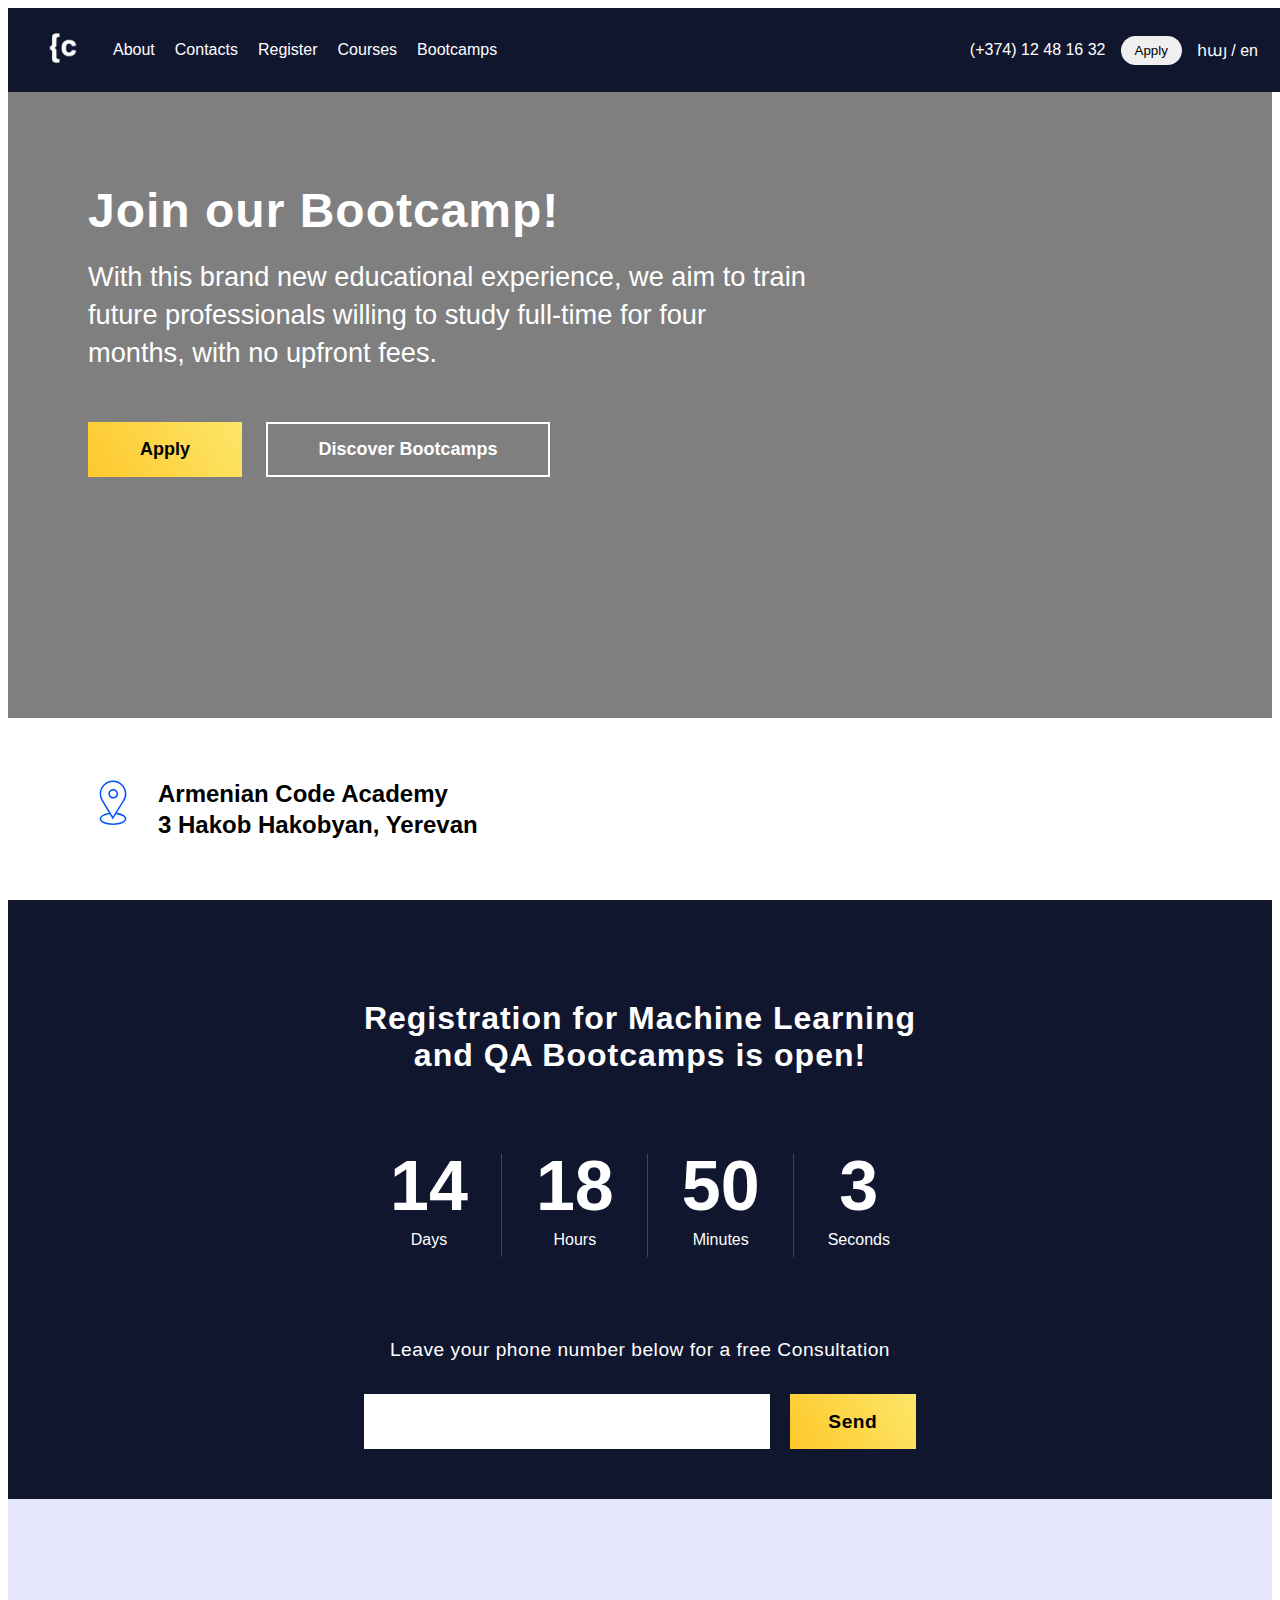
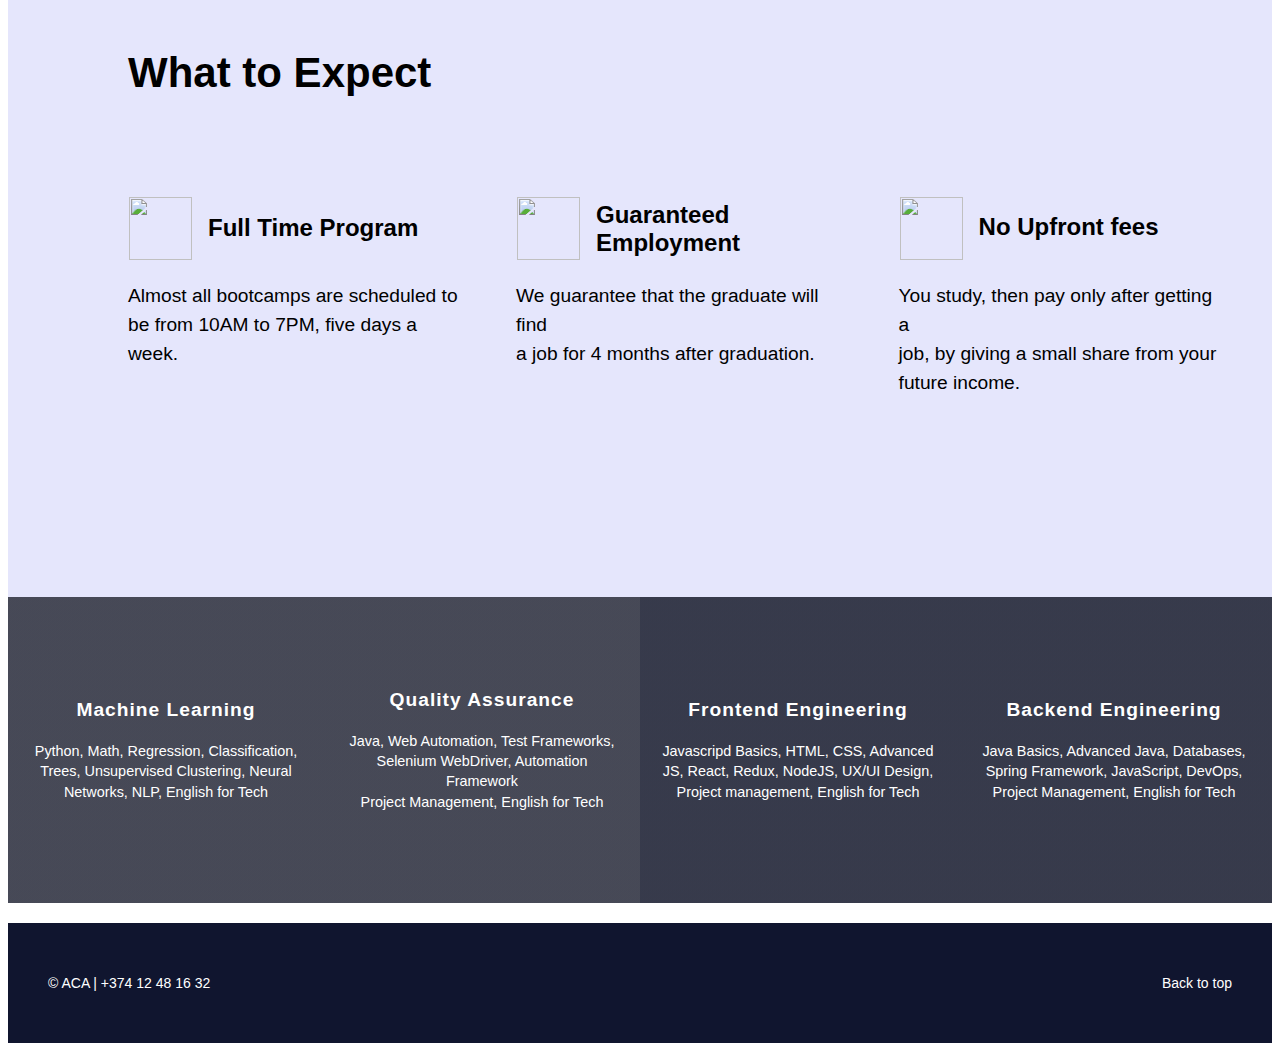
==== index.html @ 3d81b996 "fix: hotfix" ====
<!DOCTYPE html>
<html lang="en">
  <head>
    <meta charset="UTF-8" />
    <meta http-equiv="X-UA-Compatible" content="IE=edge" />
    <meta name="viewport" content="width=device-width, initial-scale=1.0" />
    <title>HTML/CSS</title>
    <meta name="description" content="Bootcamp Website" />
    <meta name="keywords" content="bootcamp, frontend, js" />
    <!-- og:tags -->
    <meta property="og:title" content="Bootcamp" />
    <meta property="og:description" content="Bootcamp Website" />
    <meta
      property="og:image"
      content="https://user-images.githubusercontent.com/79997615/121490384-ff215380-c9e5-11eb-9ce8-7f539edbd5d9.png"
    />
    <meta
      property="”og:url”"
      content="https://vre2h.github.io/bootcamp-html-project/index.html"
    />
    <!-- og:tags-end -->
    <!-- favicon start -->
    <link rel="apple-touch-icon" sizes="57x57" href="./assets/favicon" />
    <link
      rel="apple-touch-icon"
      sizes="60x60"
      href="./assets/favicon/apple-icon-60x60.png"
    />
    <link
      rel="apple-touch-icon"
      sizes="72x72"
      href="./assets/favicon/apple-icon-72x72.png"
    />
    <link
      rel="apple-touch-icon"
      sizes="76x76"
      href="./assets/favicon/apple-icon-76x76.png"
    />
    <link
      rel="apple-touch-icon"
      sizes="114x114"
      href="./assets/favicon/apple-icon-114x114.png"
    />
    <link
      rel="apple-touch-icon"
      sizes="120x120"
      href="./assets/favicon/apple-icon-120x120.png"
    />
    <link
      rel="apple-touch-icon"
      sizes="144x144"
      href="./assets/favicon/apple-icon-144x144.png"
    />
    <link
      rel="apple-touch-icon"
      sizes="152x152"
      href="./assets/favicon/apple-icon-152x152.png"
    />
    <link
      rel="apple-touch-icon"
      sizes="180x180"
      href="./assets/favicon/apple-icon-180x180.png"
    />
    <link
      rel="icon"
      type="image/png"
      sizes="192x192"
      href="./assets/favicon/android-icon-192x192.png"
    />
    <link
      rel="icon"
      type="image/png"
      sizes="32x32"
      href="./assets/favicon/favicon-32x32.png"
    />
    <link
      rel="icon"
      type="image/png"
      sizes="96x96"
      href="./assets/favicon/favicon-96x96.png"
    />
    <link
      rel="icon"
      type="image/png"
      sizes="16x16"
      href="./assets/favicon/favicon-16x16.png"
    />
    <link rel="manifest" href="./assets/favicon/manifest.json" />
    <meta name="msapplication-TileColor" content="#ffffff" />
    <meta name="msapplication-TileImage" content="/ms-icon-144x144.png" />
    <meta name="theme-color" content="#ffffff" />

    <!-- favicon end -->
    <!-- scripts -->
    <script
      src="https://kit.fontawesome.com/cc91a6265e.js"
      crossorigin="anonymous"
    ></script>
    <script src="./assets/js/registration.js"></script>
    <!-- scripts end -->

    <!-- css start -->
    <link
      rel="stylesheet"
      href="https://cdnjs.cloudflare.com/ajax/libs/normalize/8.0.1/normalize.min.css"
    />
    <link rel="stylesheet" href="./assets/styles/main.css" />
    <link rel="stylesheet" href="https://fonts.googleapis.com/css2?family=Roboto:wght@300&display=swap">
    <!-- css end -->
    <!-- fonts start -->
    <link rel="preconnect" href="https://fonts.gstatic.com" />
    <link
      href="https://fonts.googleapis.com/css2?family=Noto+Sans:wght@400;700&display=swap"
      rel="stylesheet"
    />
    <!-- fonts end -->
  </head>
  <body>
    <header id="header" class="main-header">
      <div class="wrapper header-container">
        <div>
          <img class="logo" width="50" src="./assets/img/logo.jpeg" />
        </div>
        <nav class="main-nav">
          <a class="main-nav-link" href="./about.html">About</a>
          <a class="main-nav-link" href="./contacts.html">Contacts</a>
          <a class="main-nav-link" href="./register.html">Register</a>
          <a class="main-nav-link" href="./courses.html">Courses</a>
          <a class="main-nav-link" href="./bootcamps.html">Bootcamps</a>
        </nav>
        <div class="phone">
          <a
            href="tel:37412481632
        "
            >(+374) 12 48 16 32
          </a>
        </div>
        <button class="main-btn">Apply</button>
        <div class="languages">
          <a href="./hy/index.html">հայ</a> /
          <a href="./index.html">en</a>
        </div>
      </div>
    </header>

    <!-- Hat -->
    <div class="bg-wrap">
      <!-- Background -->
      <div class="bg-wrap__video-cover"></div>

      <video class="bg-wrap__video" autoplay muted loop>
        <source src="assets/videos/hat/hat-bg-short.mp4" type="video/mp4">
      </video>

      <div class="bg-wrap__container">
        <!-- Text -->
        <div class="bg-wrap__text">
          <div class="title">Join our Bootcamp!</div>

          <div class="text">With this brand new educational experience, we aim to train<br>
            future professionals willing to study full-time for four<br>
            months, with no upfront fees.
          </div>
        </div>

        <!-- Buttons -->
        <div class="bg-wrap__buttons">
          <button class="but apply">Apply</button>
          <a href="#courses">
            <button class="but discover">Discover Bootcamps</button>
          </a>
        </div>
      </div>
    </div>

    <!-- Address -->
    <div class="address">
      <div class="address__image">
        <img src="./assets/img/location.svg" alt="location sign">
      </div>
      <div class="address__text">
        Armenian Code Academy<br>
        3 Hakob Hakobyan, Yerevan
      </div>
    </div>

    <!-- Registration -->
    <div class="registration">
      <div class="registration__container">
        <!-- Title -->
        <div class="registration__title">
          Registration for Machine Learning<br>
          and QA Bootcamps is open!
        </div>

        <!-- Date -->
        <div class="registration__date">

          <div class="date-block registration__days"> 
            <span class="num days-num">14</span>
            <div class="days">Days</div>
          </div>
          <div class="date-block registration__hours">
            <span class="num hours-num">18</span>
            <div class="hours">Hours</div>
          </div>
          <div class="date-block registration__minuits">
            <span class="num minutes-num">50</span>
            <div class="minutes">Minutes</div>
          </div>
          <div class="registration__seconds">
            <span class="num seconds-num">3</span>
            <div class="seconds">Seconds</div>
          </div>
        </div>

        <!-- Number -->
        <div class="registration__number">
          <div class="text">Leave your phone number below for a free Consultation</div>
          <form class="registration__form" action="#">
            <div class="registration__input-wrap">
              <input class="num-input" type="text">
              <button class="registration__submit-button">Send</button>
            </div>
          </form>
        </div>
      </div>
    </div>
    
    <!-- What to Expect -->
    <div class="ex">
      <div class="ex__background">
        <div class="ex__container">
          <div class="ex__title">What to Expect</div>
          <div class="ex__expectations">
            
            <!-- Full Time Program -->
            <div class="exp">
              <div class="exp__head">
                <div class="exp__img">
                  <img src="https://thumb.tildacdn.com/tild3561-6264-4039-a462-316566383938/-/resize/65x/-/format/webp/icons8-future-64.png" alt="">
                </div>
                <div class="exp__title exp__title--program">Full Time Program</div>
              </div>
              <div class="exp__text">Almost all bootcamps are scheduled to<br>
                be from 10AM to 7PM, five days a week.
              </div>
            </div>
            
            <!-- Guaranteed Employment -->
            <div class="exp">
              <div class="exp__head">
                <div class="exp__img">
                  <img src="https://thumb.tildacdn.com/tild6562-6232-4333-b663-646539326563/-/resize/65x/-/format/webp/icons8-job-seeker-80.png" alt="">
                </div>
                <div class="exp__title exp__title--employ">Guaranteed<br>Employment</div>
              </div>
              <div class="exp__text">We guarantee that the graduate will find<br>
                a job for 4 months after graduation.
              </div>
            </div>
            
            <!-- No Upfront fees -->
            <div class="exp">
              <div class="exp__head">
                <div class="exp__img">
                  <img src="https://thumb.tildacdn.com/tild6538-3431-4434-b566-313837383061/-/resize/65x/-/format/webp/icons8-launch-80.png" alt="">
                </div>
                <div class="exp__title exp__title--no-fees">No Upfront fees</div>
              </div>
              <div class="exp__text">You study, then pay only after getting a<br>
                job, by giving a small share from your<br>
                future income.
              </div>
            </div>
          </div>
        </div>
      </div>
    </div>
  
    <!-- Course selection -->
    <div id="courses" class="course-selection mb-20">
      <div class="container">
        <div class="course-wrap">
          <a href="http://bootcamps.aca.am/ml">
            <div class="bg bg-img1 bg-img-cover"></div>

            <div class="course1 course">  
              
              <div class="text-wrap">
                <div class="text-container">
                  <div class="mb-20 title"><b>Machine Learning</b></div>
                  <div class="text">Python, Math, Regression, Classification,</br>
                      Trees, Unsupervised Clustering, Neural</br>
                      Networks, NLP, English for Tech
                  </div>
                </div>
              </div>

              <div class="button-wrap">
                <button class="button"><b>Learn more</b></button>
              </div>

            </div>
          </a>
        </div>

        <div class="course-wrap">
          <a href="http://bootcamps.aca.am/qa">
            <div class="bg bg-img2 bg-img-cover"></div>

            <div class="course2 course">

              <div class="text-wrap">
                <div class="text-container">
                  <div class="mb-20 title"><b>Quality Assurance</b></div>
                  <div class="text">Java, Web Automation, Test Frameworks,</br>
                      Selenium WebDriver, Automation</br>
                      Framework</br> Project Management, English for Tech 
                  </div>
                </div>
              </div>

              <div class="button-wrap">
                <button class="button"><b>Learn more</b></button>
              </div>

            </div>
          </a>
        </div>

        <div class="course-wrap">
          <a href="http://bootcamps.aca.am/frontend">
            <div class="bg bg-img3 bg-img-cover"></div>

            <div class="course3 course">
              
              <div class="text-wrap">
                <div class="text-container">
                  <div class="mb-20 title"><b>Frontend Engineering</b></div>
                  <div class="text">Javascripd Basics, HTML, CSS, Advanced</br>
                      JS, React, Redux, NodeJS, UX/UI Design,</br>
                      Project management, English for Tech
                  </div>
                </div>
              </div>

              <div class="button-wrap">
                <button class="button"><b>Learn more</b></button>
              </div>

            </div>
          </a>
        </div>

        <div class="course-wrap">
          <a href="http://bootcamps.aca.am/backend">
            <div class="bg bg-img4 bg-img-cover"></div>

            <div class="course4 course">
              
              <div class="text-wrap">
                <div class="text-container">
                  <div class="mb-20 title"><b>Backend Engineering</b></div>
                  <div class="text">Java Basics, Advanced Java, Databases,</br>
                      Spring Framework, JavaScript, DevOps,</br>
                      Project Management, English for Tech
                  </div>
                </div>
              </div>

              <div class="button-wrap">
                <button class="button"><b>Learn more</b></button>
              </div>

            </div>
          </a>
        </div>
      </div>
    </div>

    <!-- footer -->
    <footer class="homepage-footer">
      <div class="homepage-footer__row">
        <!-- copywriting section -->
        <div class="homepage-footer__copywriting">
          <span>© ACA | +374 12 48 16 32</span>
        </div>
        <!-- copywriting section end -->
        <!-- social section -->
        <div class="homepage-footer__social">
          <!-- facebook -->
          <a href="#"><i class="fab fa-facebook-square"></i></a>
          <a href="#"><i class="fab fa-twitter-square"></i></a>
          <a href="#"><i class="fab fa-instagram-square"></i></a>
        </div>
        <!-- social section end -->
        <!-- back to top section -->
        <div class="homepage-footer__back-to-top">
          <a href="#header">Back to top</a>
        </div>
        <!-- back to top section end -->
      </div>
    </footer>
    <!-- footer end -->
  </body>
</html>
---- assets/styles/main.css ----
@import url(./variables.css);
@import url(./general/button.css);
@import url(./blocks/header.css);
@import url(./blocks/footer.css);
@import url(./blocks/course-selection.css);
@import url(./blocks/hat.css);
@import url(./blocks/address.css);
@import url(./blocks/registration.css);
@import url(./blocks/expectations.css);

* {
  box-sizing: border-box;
}

body {
  font-family: "Noto Sans", sans-serif;
}

a {
  text-decoration: none;
  color: #fff;

  cursor: pointer;

  transition: 200ms;
}

a:hover {
  color: #ccc;
}
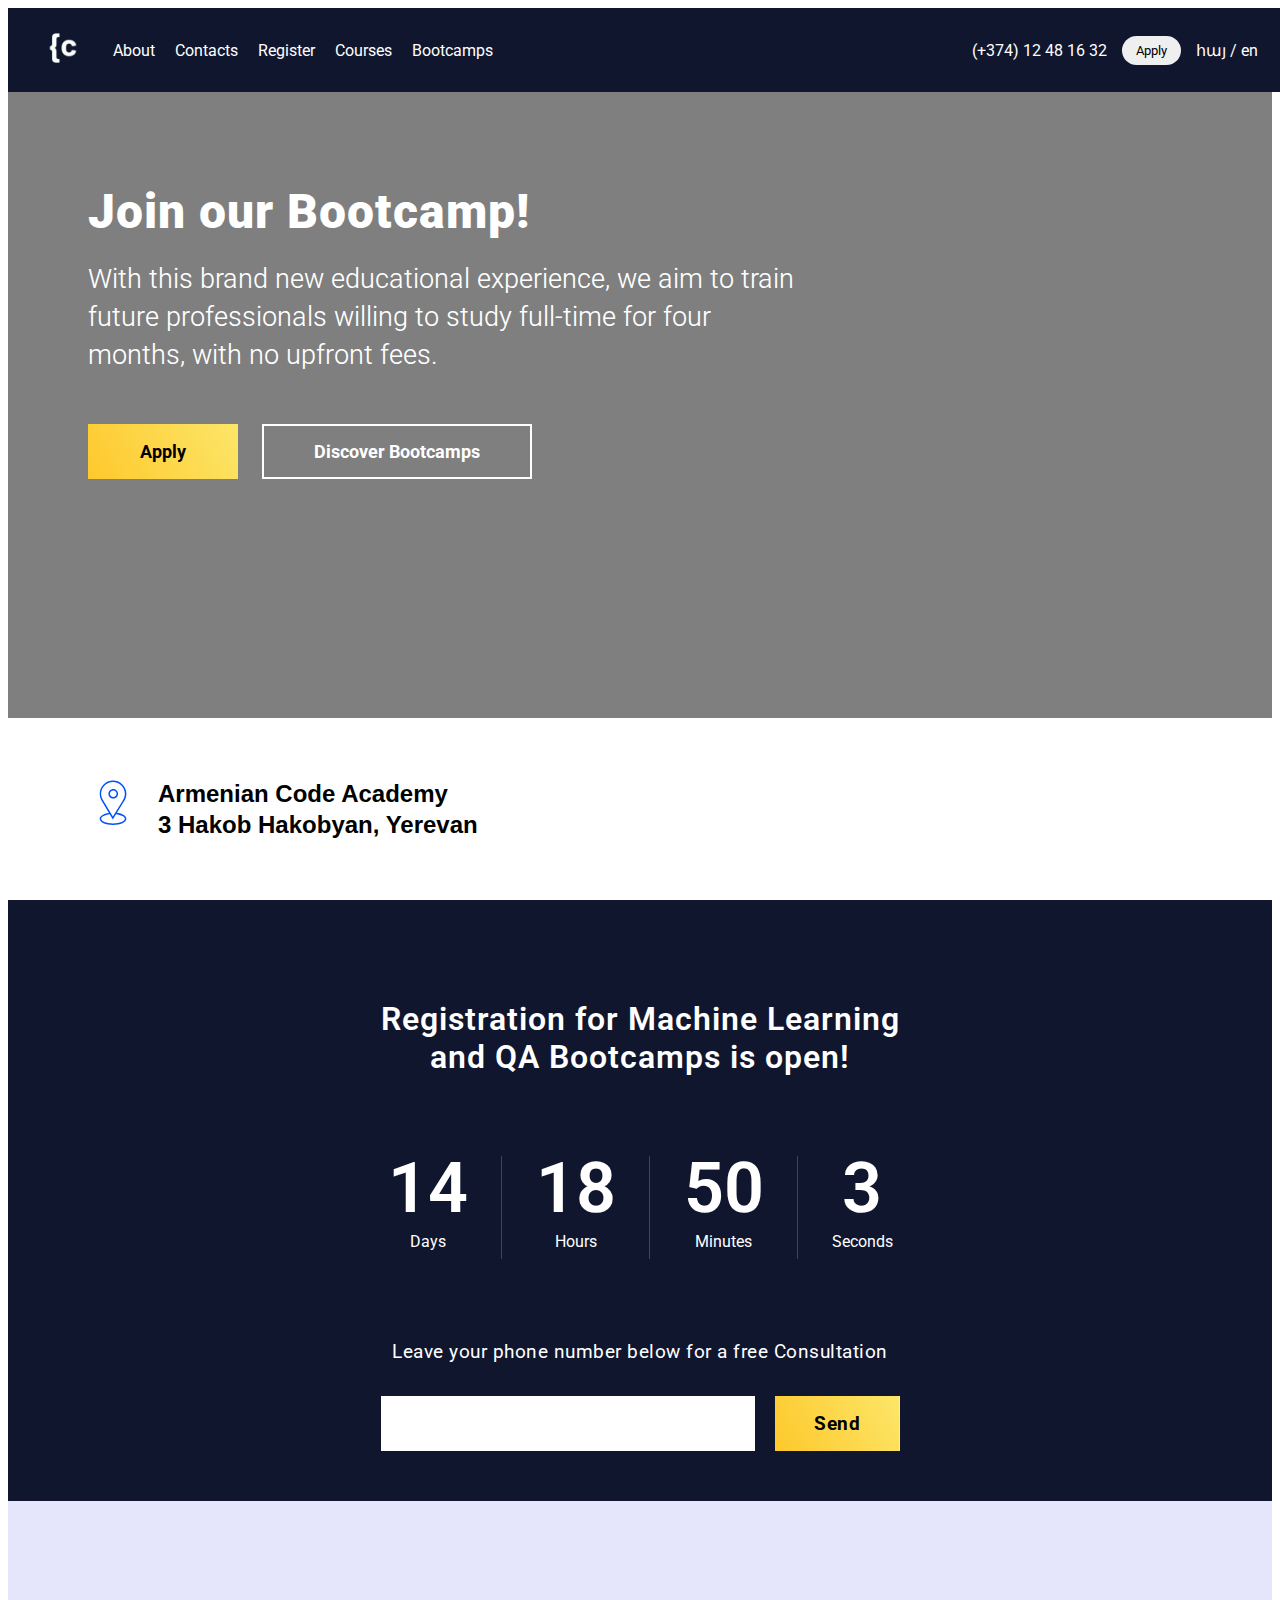
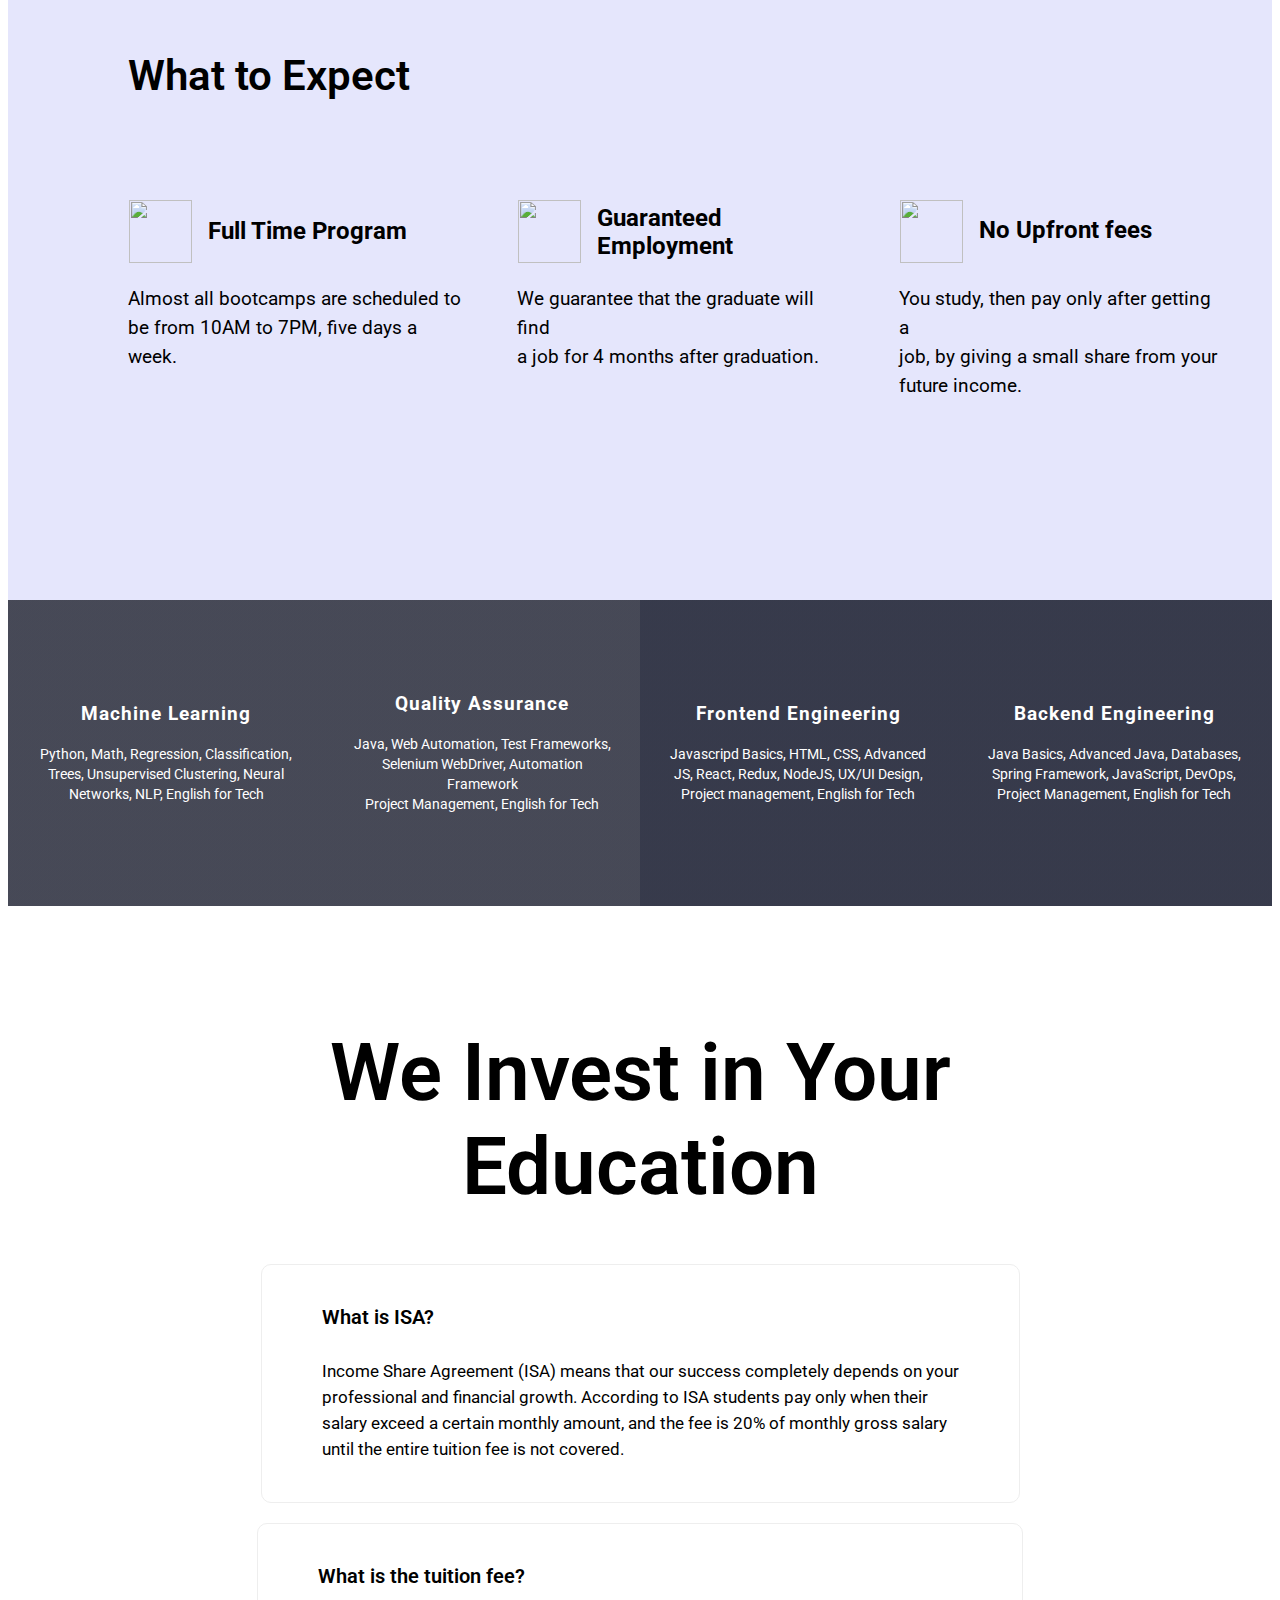
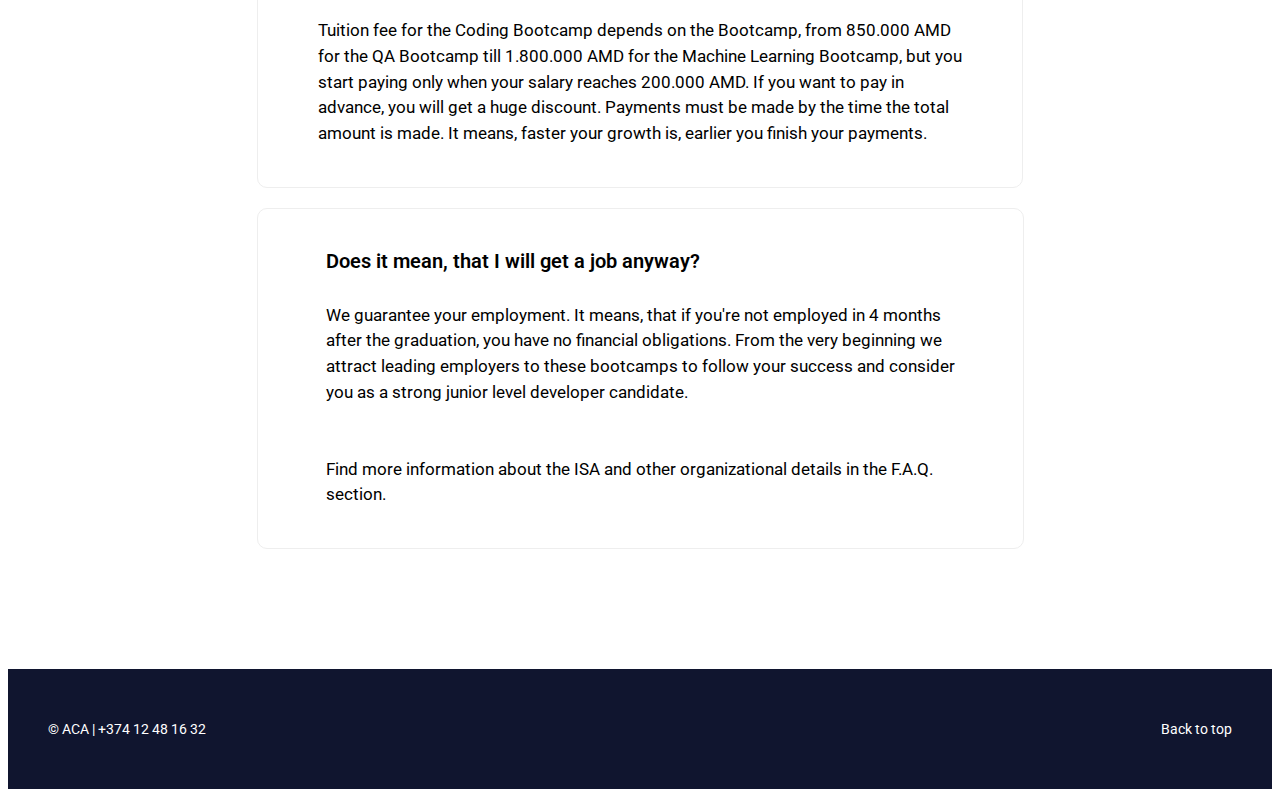
==== commit ed39e8bf: "feat(#36): Invest" ====
--- a/index.html
+++ b/index.html
@@ -379,6 +379,50 @@
       </div>
     </div>
 
+    <!-- Invest -->
+    <div class="invest">
+      <div class="invest__container">
+        <div class="invest__title">We Invest in Your<br>Education</div>
+        
+        <div class="invest__text-area">
+          <div class="invest__text-area-title">What is ISA?</div>
+          <div class="invest__text-area-text">
+            Income Share Agreement (ISA) means that our success completely depends on your<br>
+            professional and financial growth. According to ISA students pay only when their<br>
+            salary exceed a certain monthly amount, and the fee is 20% of monthly gross salary<br>
+            until the entire tuition fee is not covered.
+          </div>
+        </div>
+
+        <div class="invest__text-area">
+          <div class="invest__text-area-title">What is the tuition fee?</div>
+          <div class="invest__text-area-text">
+            Tuition fee for the Coding Bootcamp depends on the Bootcamp, from 850.000 AMD<br>
+            for the QA Bootcamp till 1.800.000 AMD for the Machine Learning Bootcamp, but you<br>
+            start paying only when your salary reaches 200.000 AMD. If you want to pay in<br>
+            advance, you will get a huge discount. Payments must be made by the time the total<br>
+            amount is made. It means, faster your growth is, earlier you finish your payments.
+          </div>
+        </div>
+
+        <div class="invest__text-area invest__last-area">
+          <div class="invest__text-area-title">Does it mean, that I will get a job anyway?</div>
+          <div class="invest__text-area-text">
+            We guarantee your employment. It means, that if you're not employed in 4 months<br>
+            after the graduation, you have no financial obligations. From the very beginning we<br>
+            attract leading employers to these bootcamps to follow your success and consider<br>
+            you as a strong junior level developer candidate.
+            <br>
+            <br>
+            <br>
+            Find more information about the ISA and other organizational details in the F.A.Q.<br>
+            section.
+          </div>
+        </div>
+        
+      </div>
+    </div>
+
     <!-- footer -->
     <footer class="homepage-footer">
       <div class="homepage-footer__row">
--- a/assets/styles/main.css
+++ b/assets/styles/main.css
@@ -7,6 +7,7 @@
 @import url(./blocks/address.css);
 @import url(./blocks/registration.css);
 @import url(./blocks/expectations.css);
+@import url(./blocks/invest.css);
 
 * {
   box-sizing: border-box;
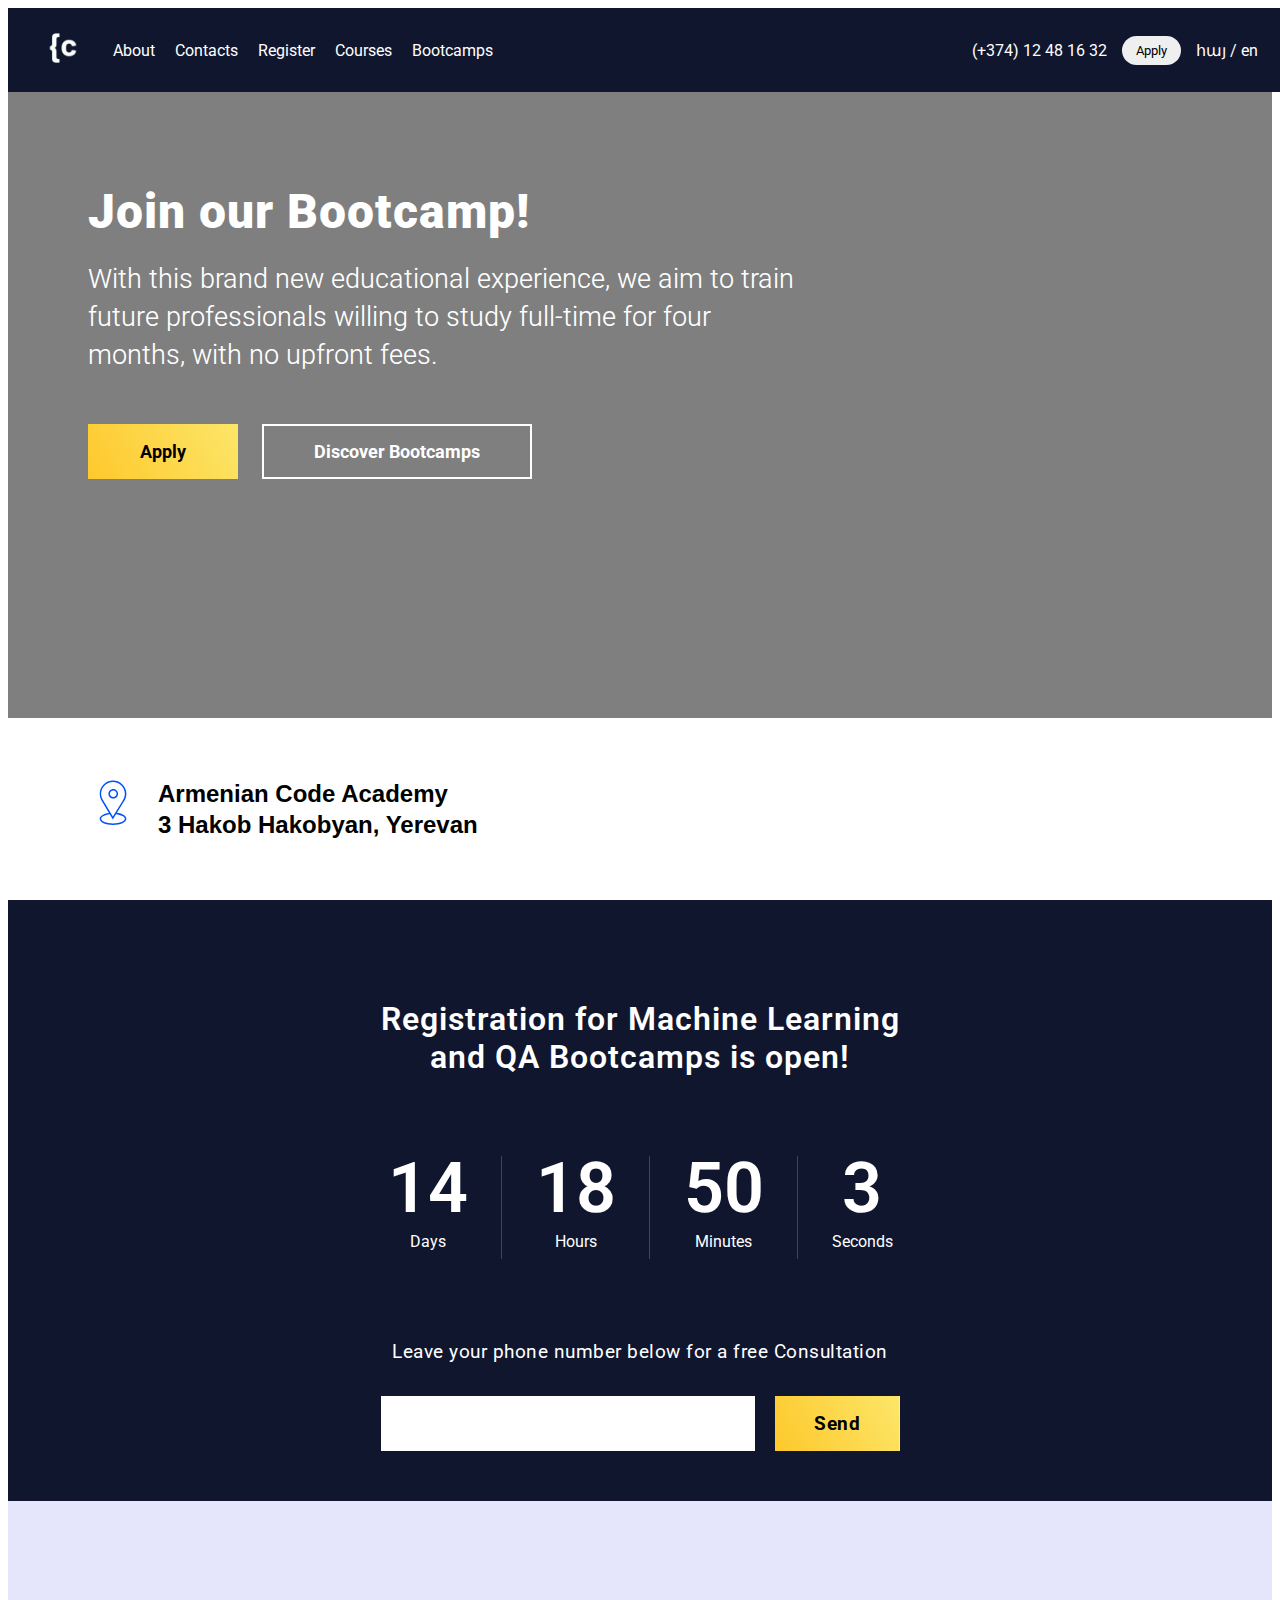
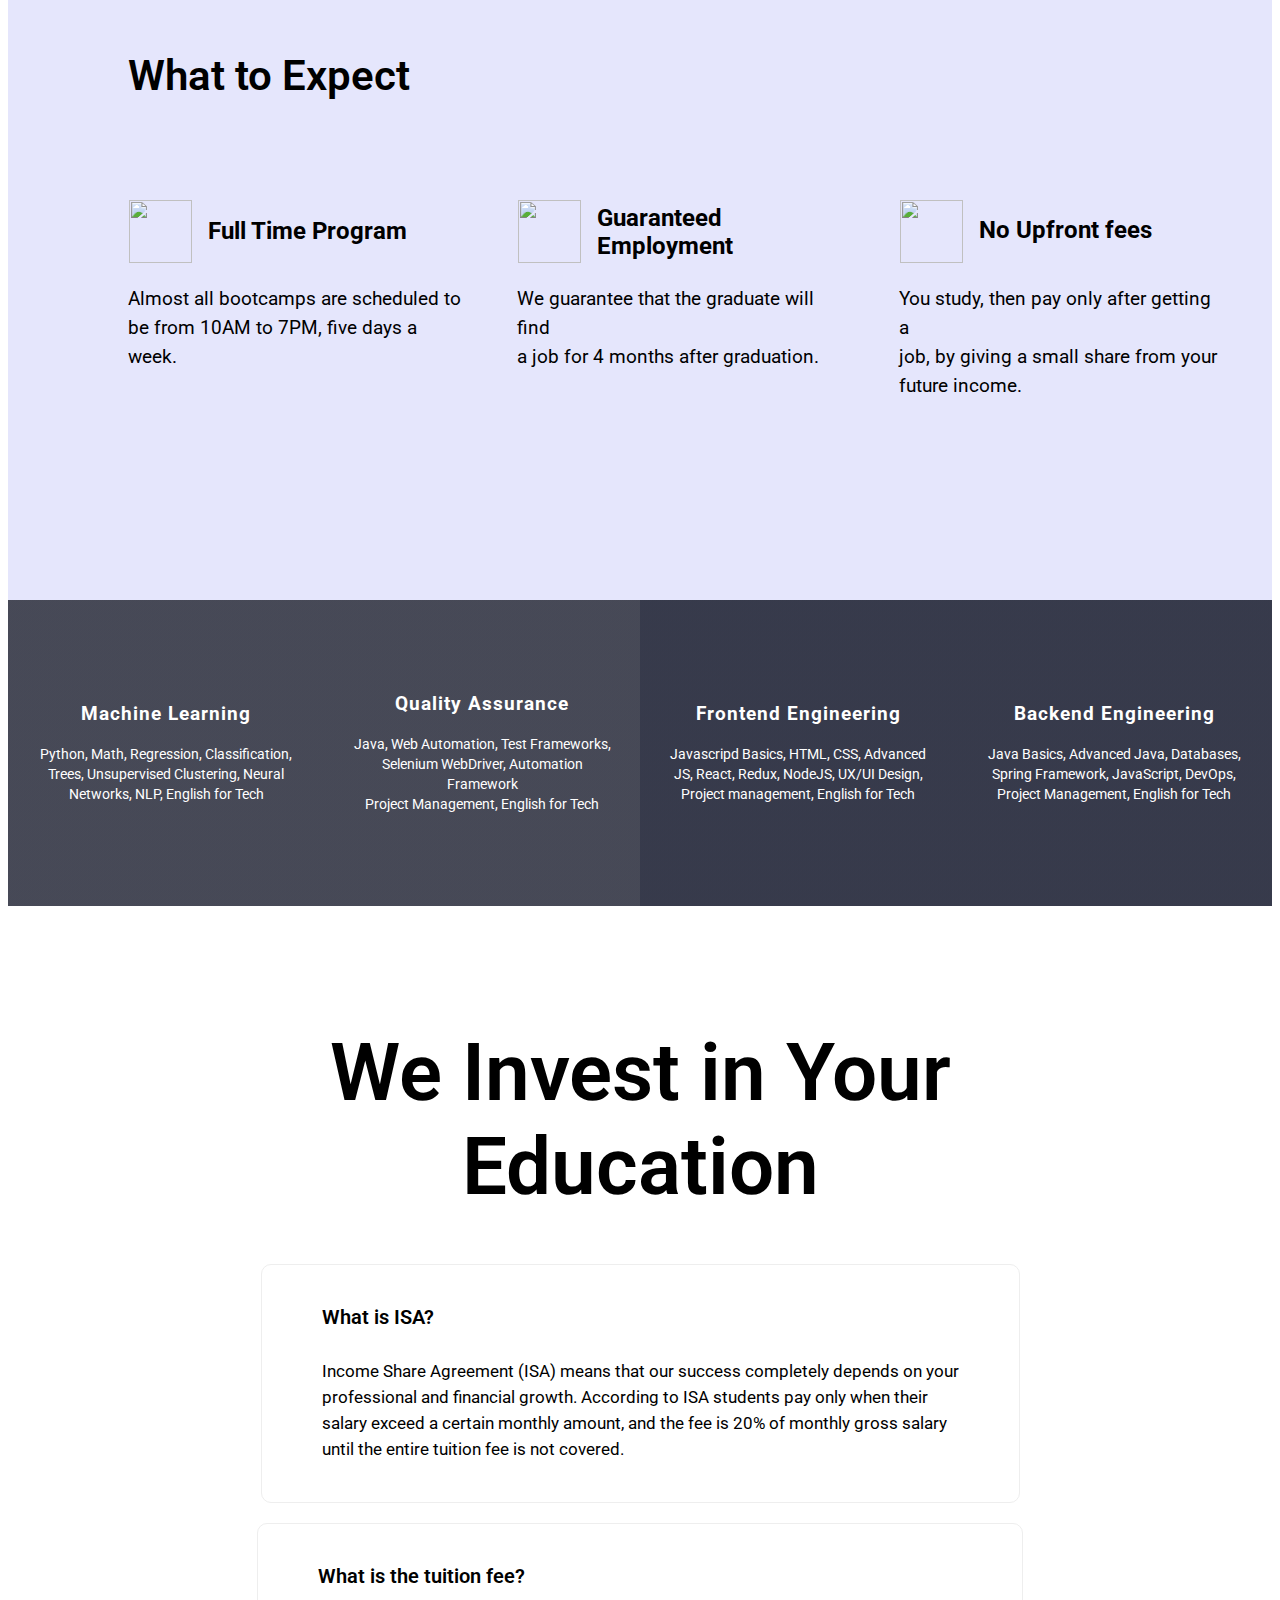
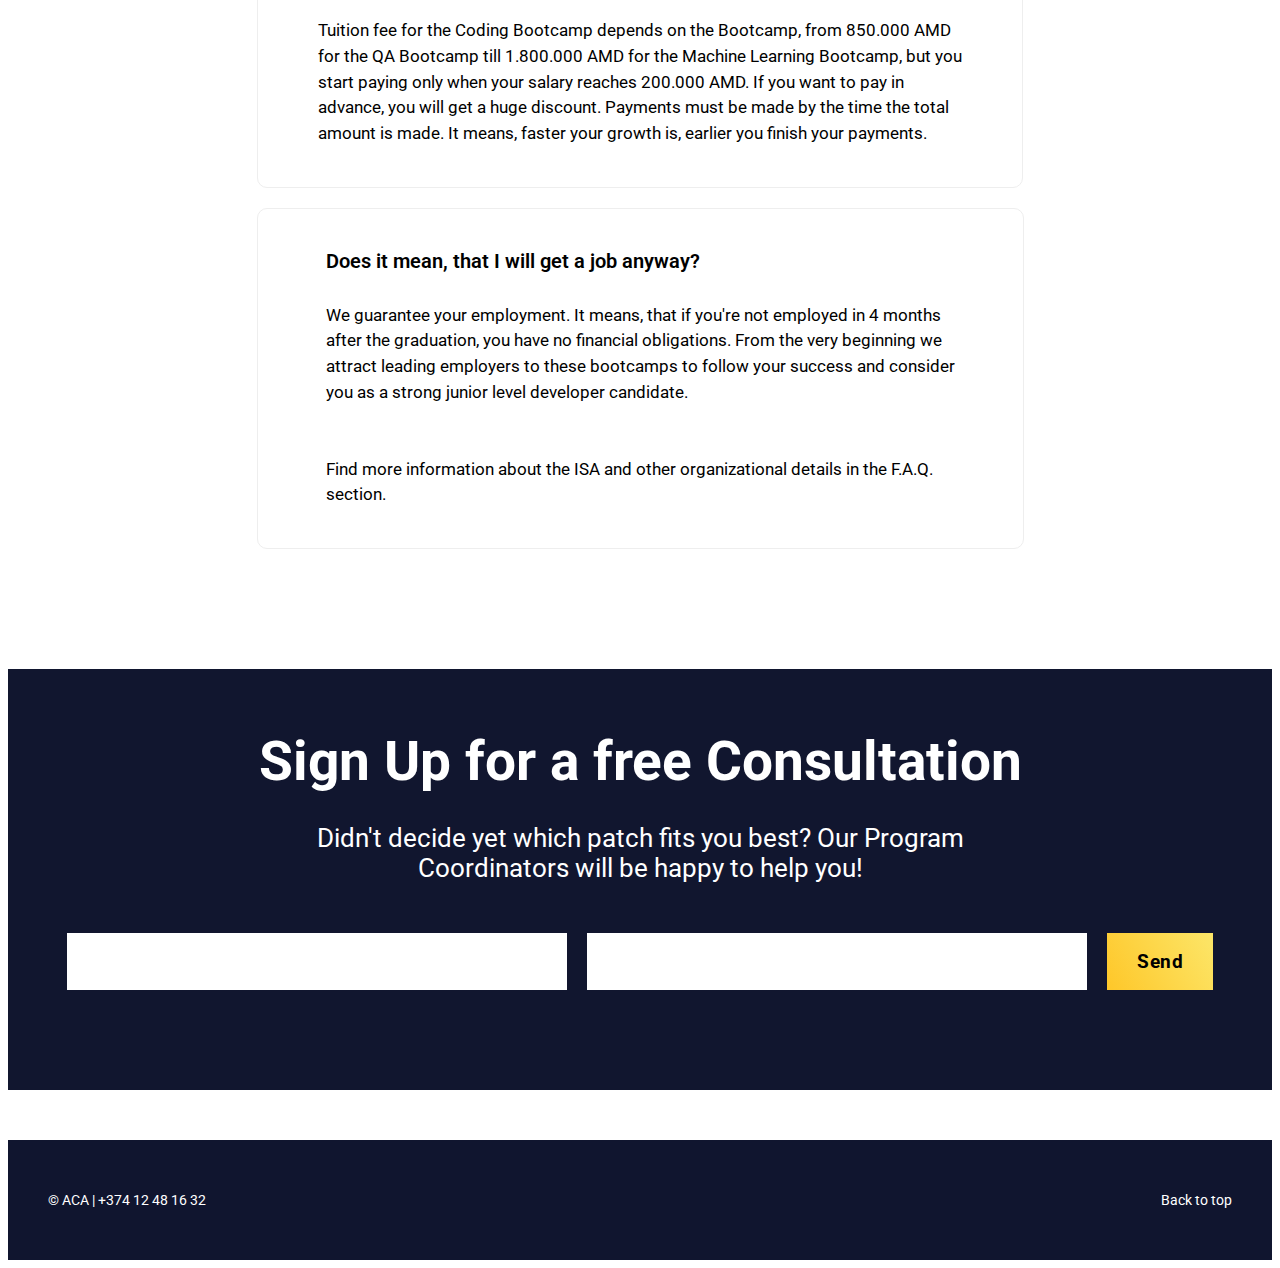
==== commit ff23af9e: "feat(#41): consultation block" ====
--- a/index.html
+++ b/index.html
@@ -423,6 +423,26 @@
       </div>
     </div>
 
+    <!-- Consultation -->
+    <div id="cons" class="cons">
+      <div class="cons__bg">
+        <div class="cons__title">Sign Up for a free Consultation</div>
+        <div class="cons__text">
+          Didn't decide yet which patch fits you best? Our Program<br>
+          Coordinators will be happy to help you!
+        </div>
+        <div class="cons__form">
+          <form action="#cons">
+            <div class="cons__form-container">
+              <input class="cons__form-input cons__email" type="text">
+              <input class="cons__form-input cons__phone" type="text">
+              <button class="cons__submit-button">Send</button>
+            </div>
+          </form>
+        </div>
+      </div>
+    </div>
+
     <!-- footer -->
     <footer class="homepage-footer">
       <div class="homepage-footer__row">
--- a/assets/styles/main.css
+++ b/assets/styles/main.css
@@ -8,6 +8,7 @@
 @import url(./blocks/registration.css);
 @import url(./blocks/expectations.css);
 @import url(./blocks/invest.css);
+@import url(./blocks/consult.css);
 
 * {
   box-sizing: border-box;
@@ -29,3 +30,15 @@
 a:hover {
   color: #ccc;
 }
+
+@keyframes button-gradient {
+  0% {
+      background-position: 100% 50%;
+  }
+  50% {
+      background-position: 0% 50%;
+  }
+  100% {
+      background-position: 100% 50%;
+  }
+}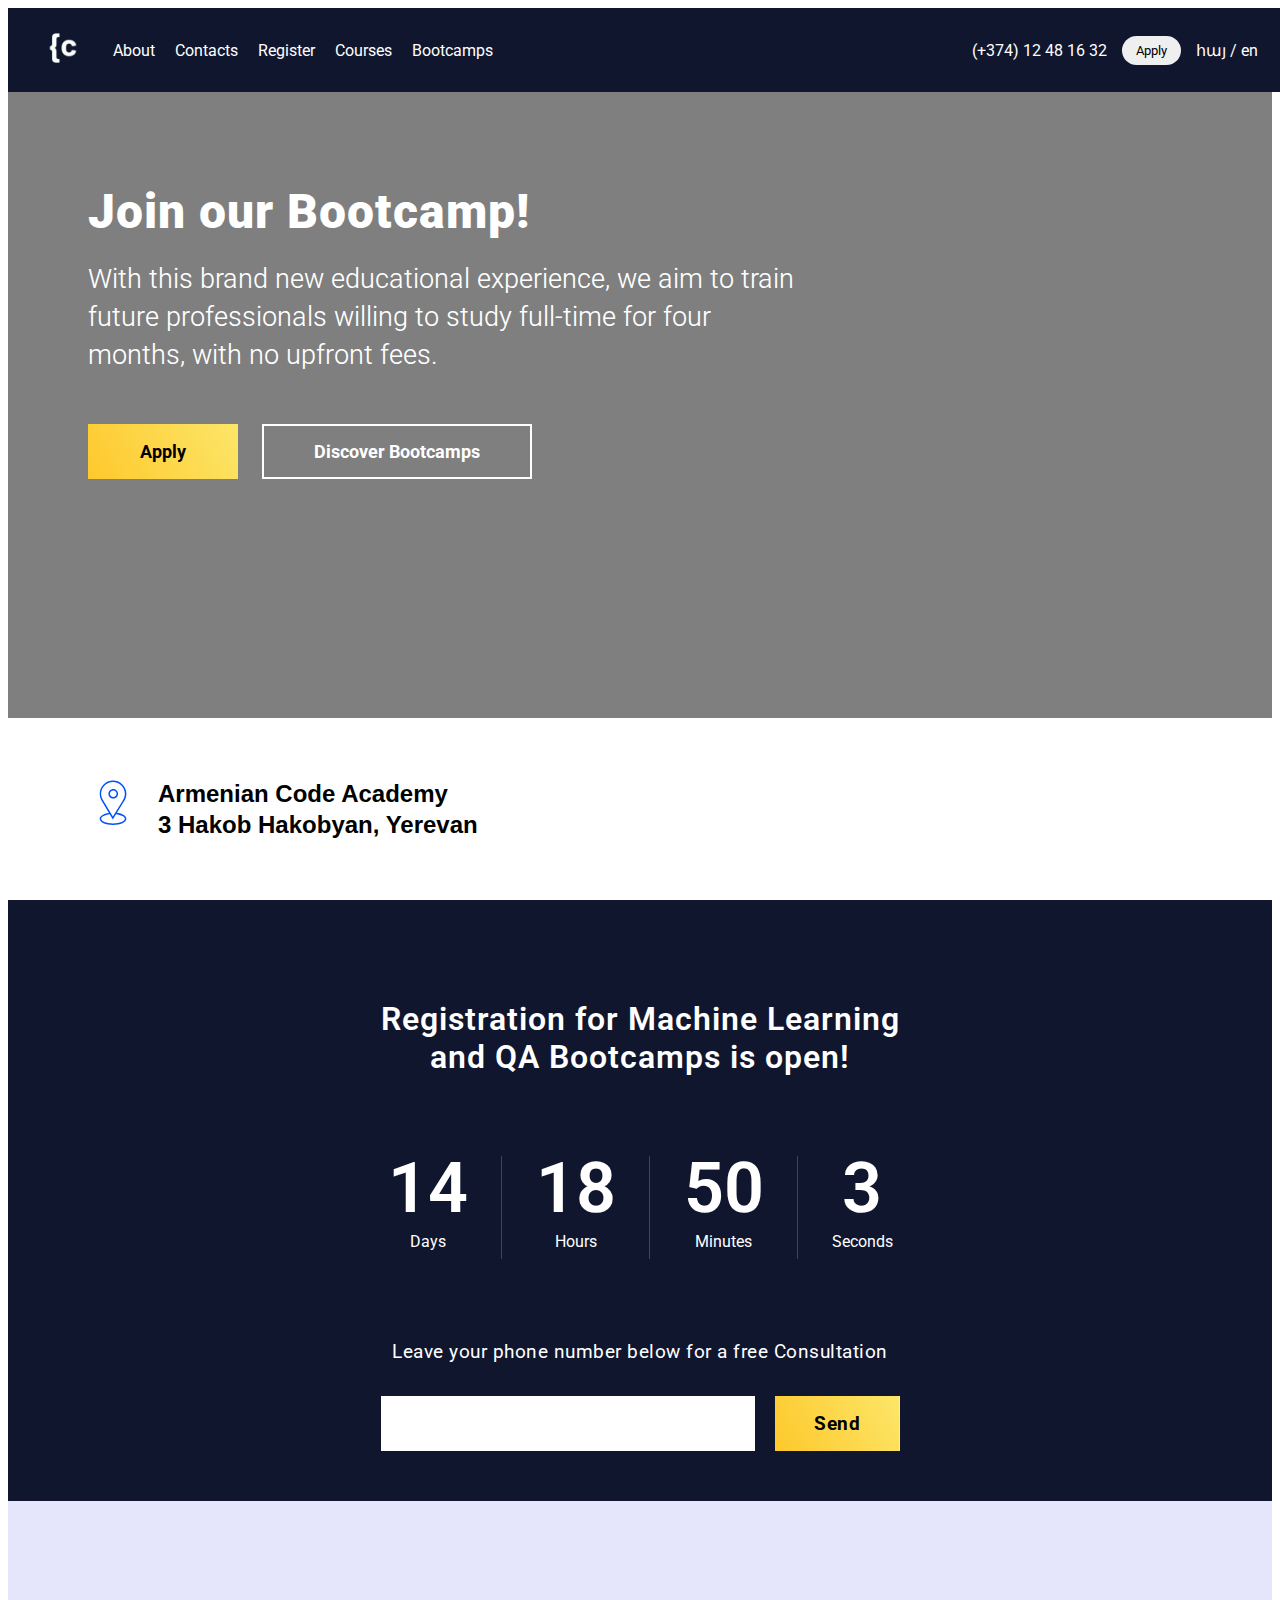
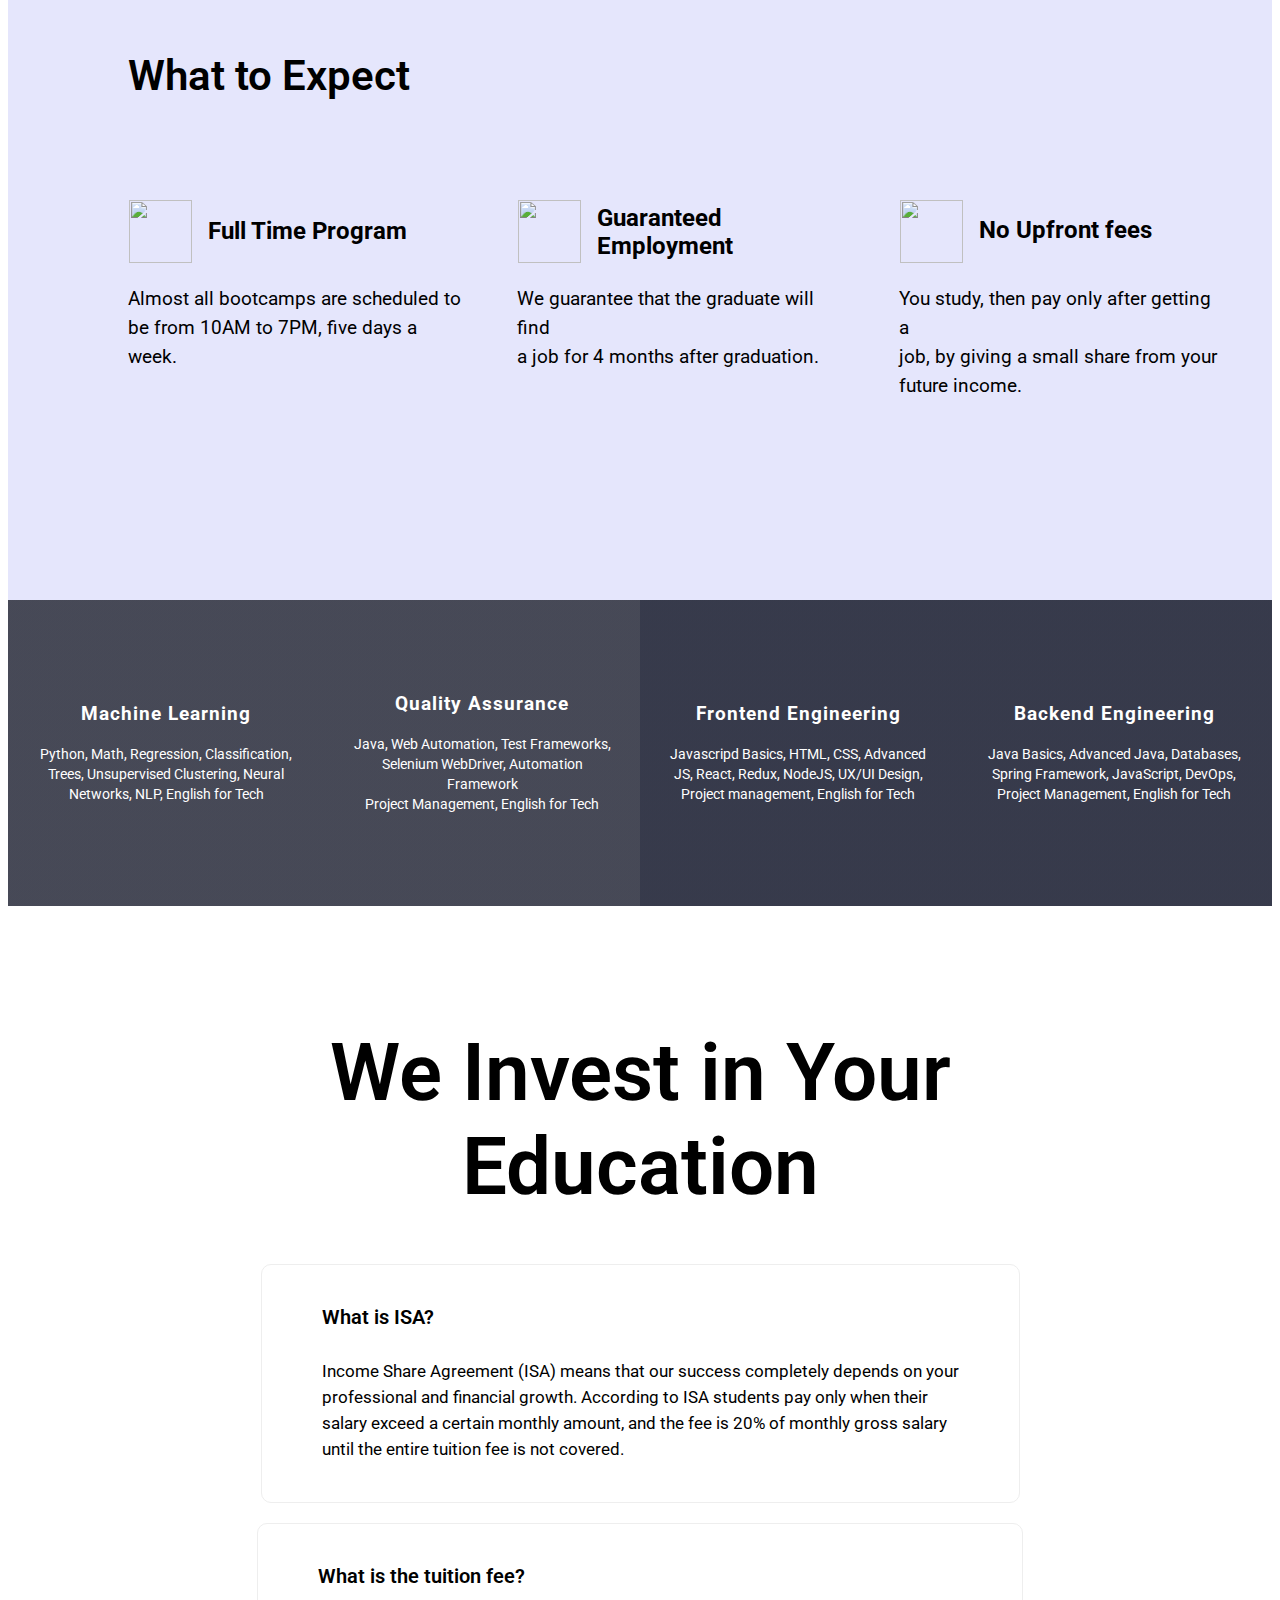
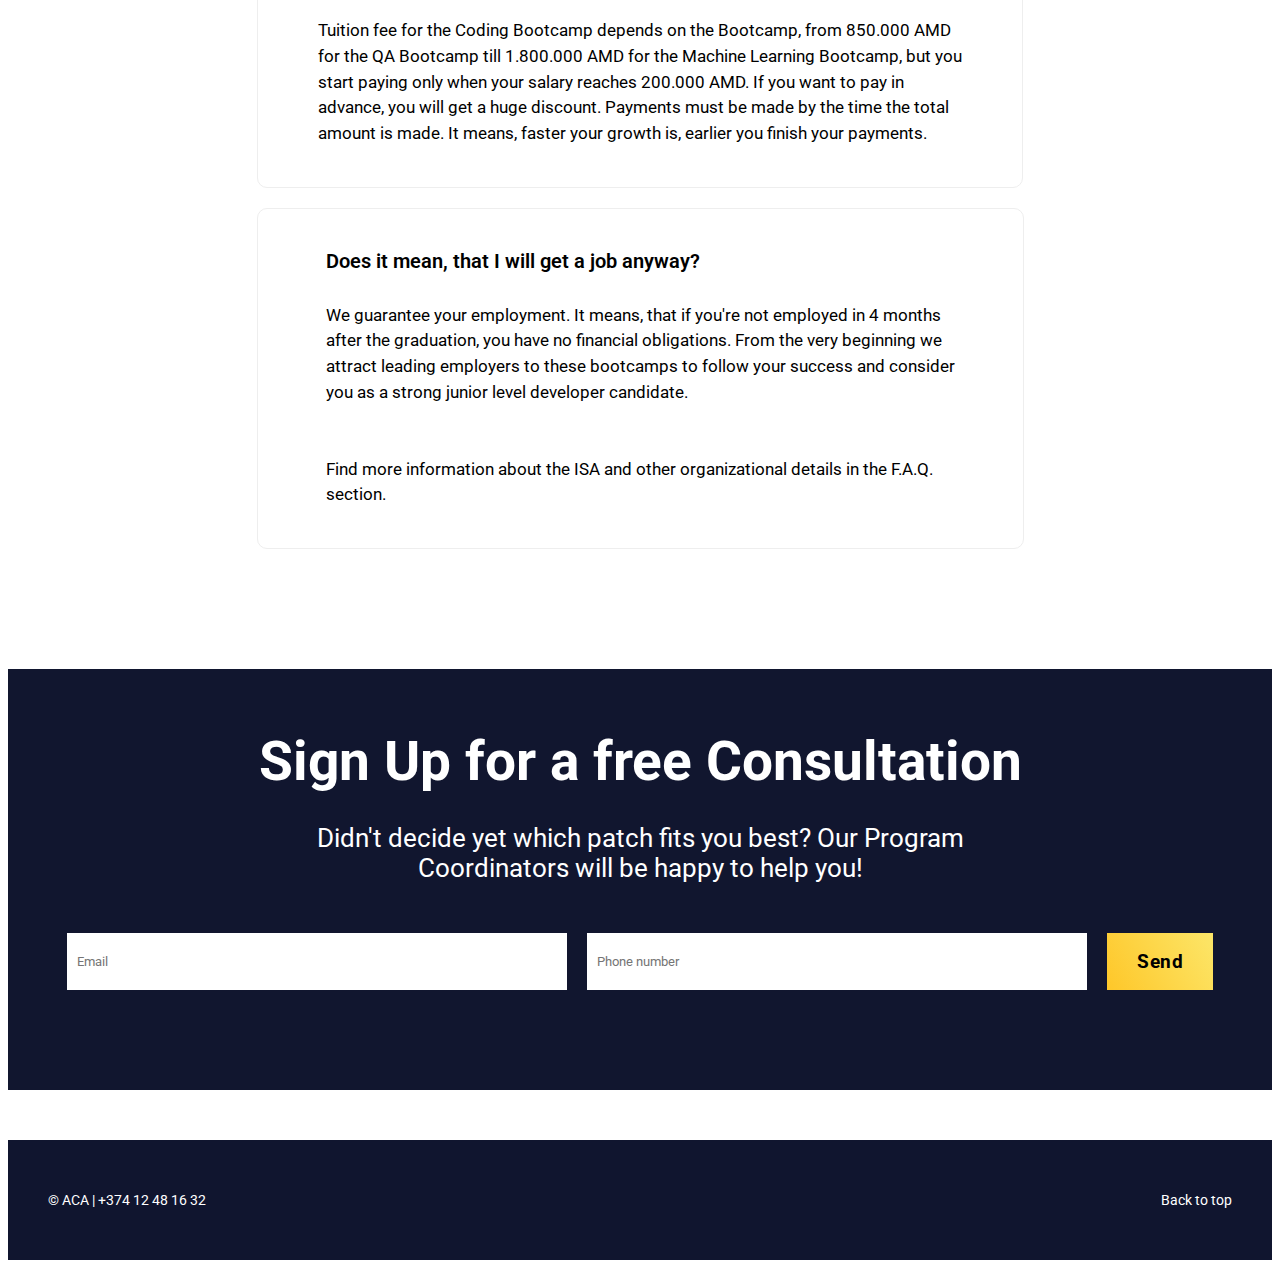
==== commit 87818529: "feat(#43): responsivity for tablet size" ====
--- a/index.html
+++ b/index.html
@@ -434,8 +434,8 @@
         <div class="cons__form">
           <form action="#cons">
             <div class="cons__form-container">
-              <input class="cons__form-input cons__email" type="text">
-              <input class="cons__form-input cons__phone" type="text">
+              <input class="cons__form-input cons__email" type="text" placeholder="Email">
+              <input class="cons__form-input cons__phone" type="text" placeholder="Phone number">
               <button class="cons__submit-button">Send</button>
             </div>
           </form>
--- a/assets/styles/main.css
+++ b/assets/styles/main.css
@@ -12,6 +12,10 @@
 
 * {
   box-sizing: border-box;
+}
+
+html {
+  scroll-behavior: smooth;
 }
 
 body {
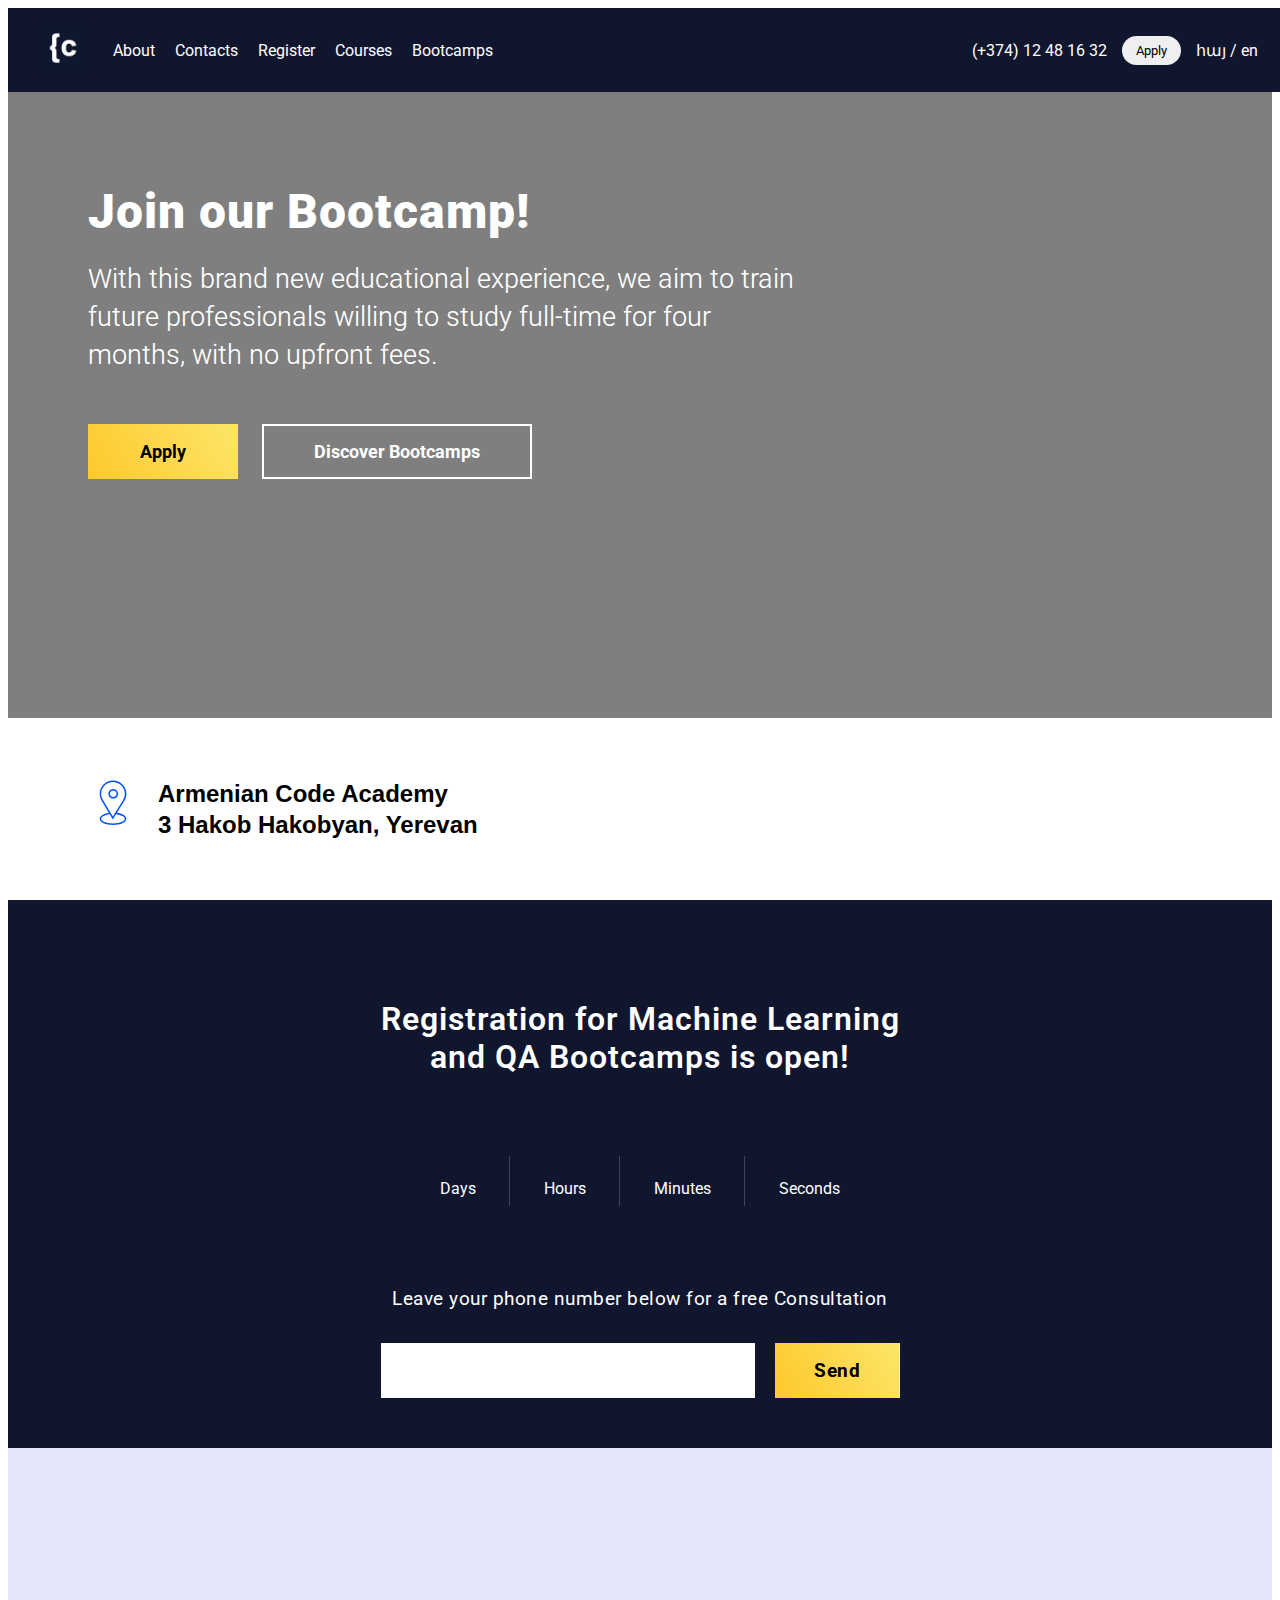
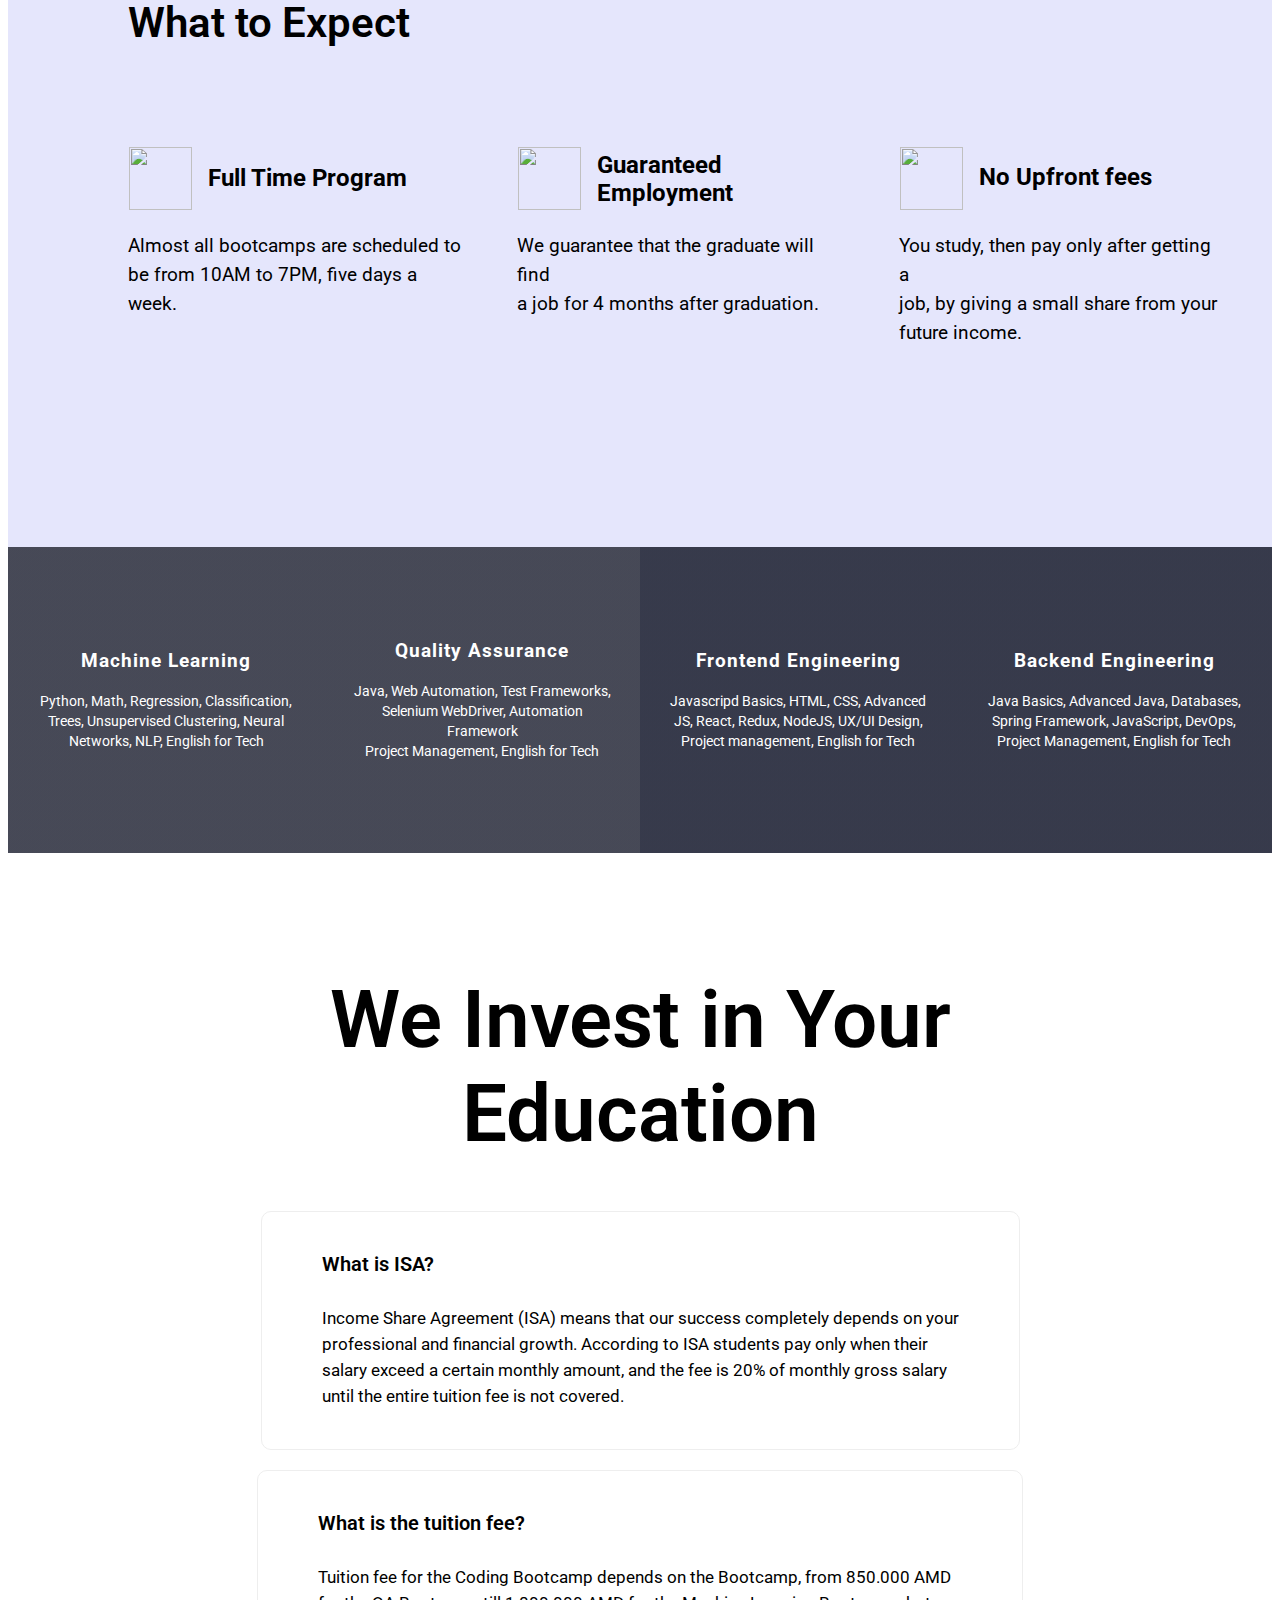
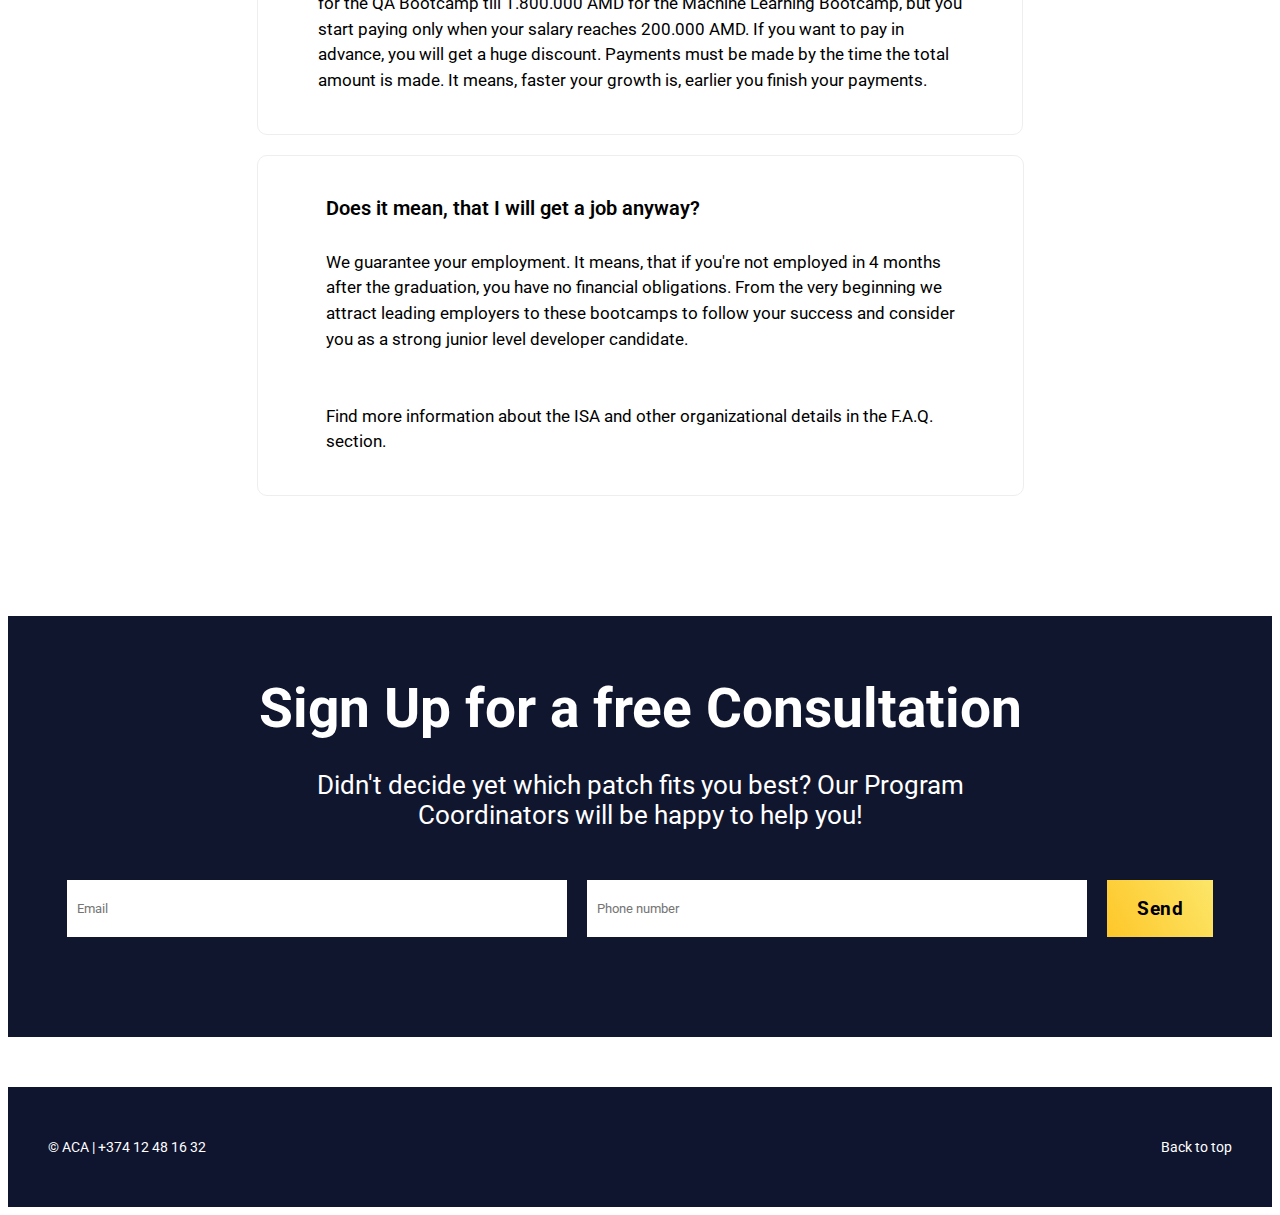
==== commit 0d2f2a62: "fix: hotFix" ====
--- a/index.html
+++ b/index.html
@@ -96,7 +96,7 @@
       src="https://kit.fontawesome.com/cc91a6265e.js"
       crossorigin="anonymous"
     ></script>
-    <script src="./assets/js/registration.js"></script>
+    <script src="./assets/js/registration.js" defer></script>
     <!-- scripts end -->
 
     <!-- css start -->
@@ -197,19 +197,19 @@
         <div class="registration__date">
 
           <div class="date-block registration__days"> 
-            <span class="num days-num">14</span>
+            <span class="num days-num"></span>
             <div class="days">Days</div>
           </div>
           <div class="date-block registration__hours">
-            <span class="num hours-num">18</span>
+            <span class="num hours-num"></span>
             <div class="hours">Hours</div>
           </div>
           <div class="date-block registration__minuits">
-            <span class="num minutes-num">50</span>
+            <span class="num minutes-num"></span>
             <div class="minutes">Minutes</div>
           </div>
           <div class="registration__seconds">
-            <span class="num seconds-num">3</span>
+            <span class="num seconds-num"></span>
             <div class="seconds">Seconds</div>
           </div>
         </div>
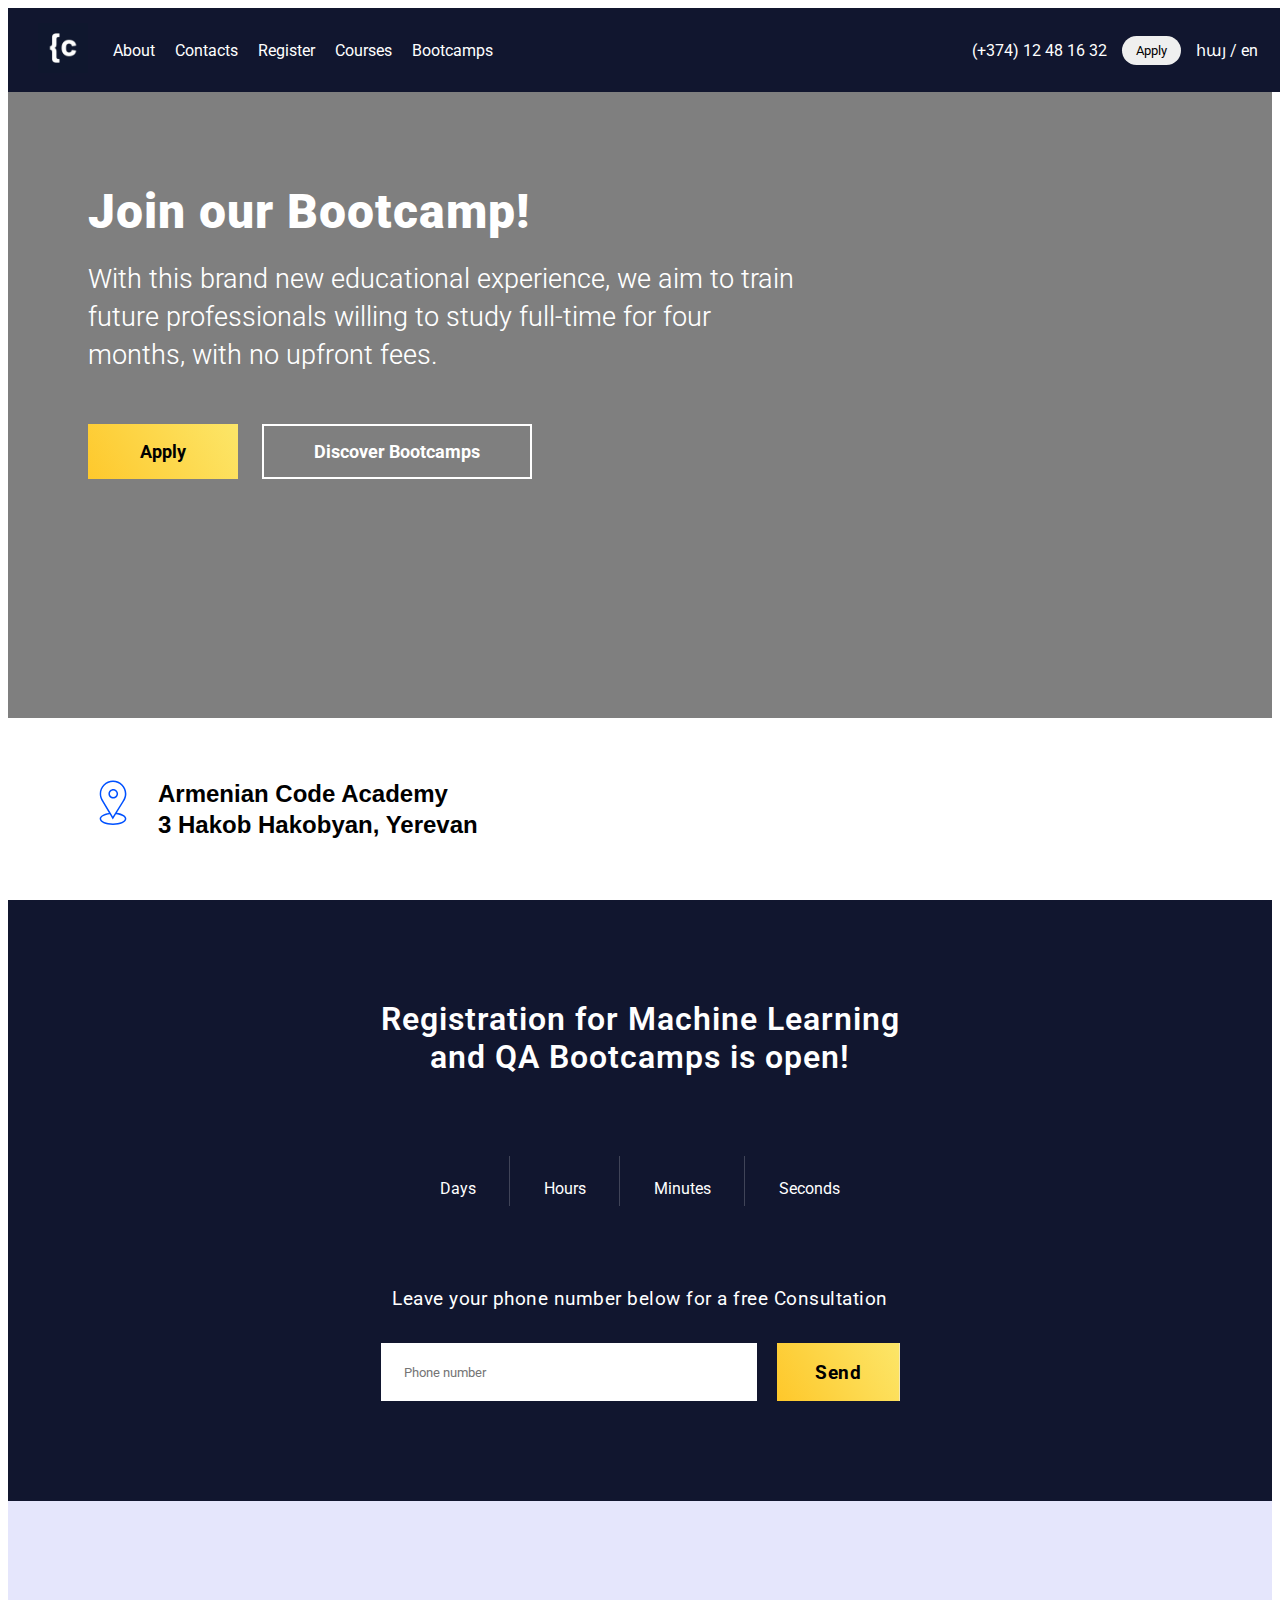
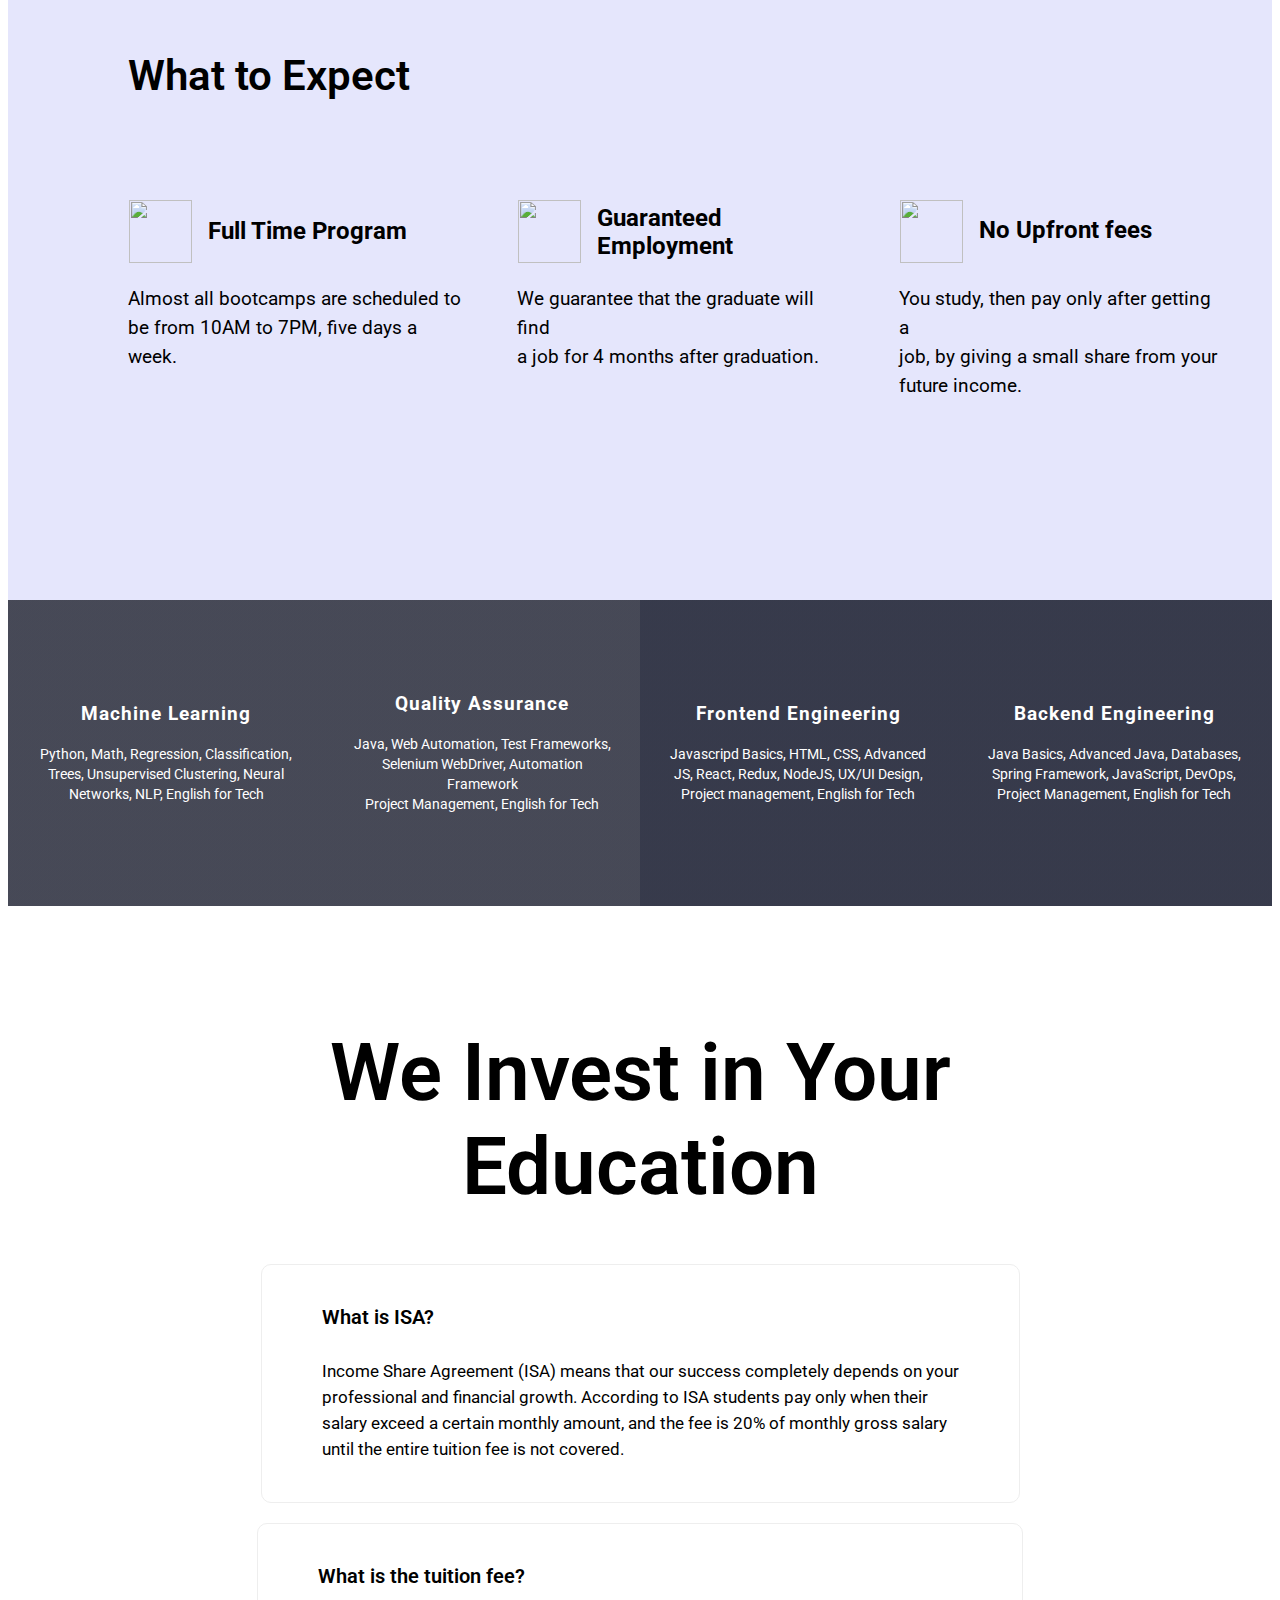
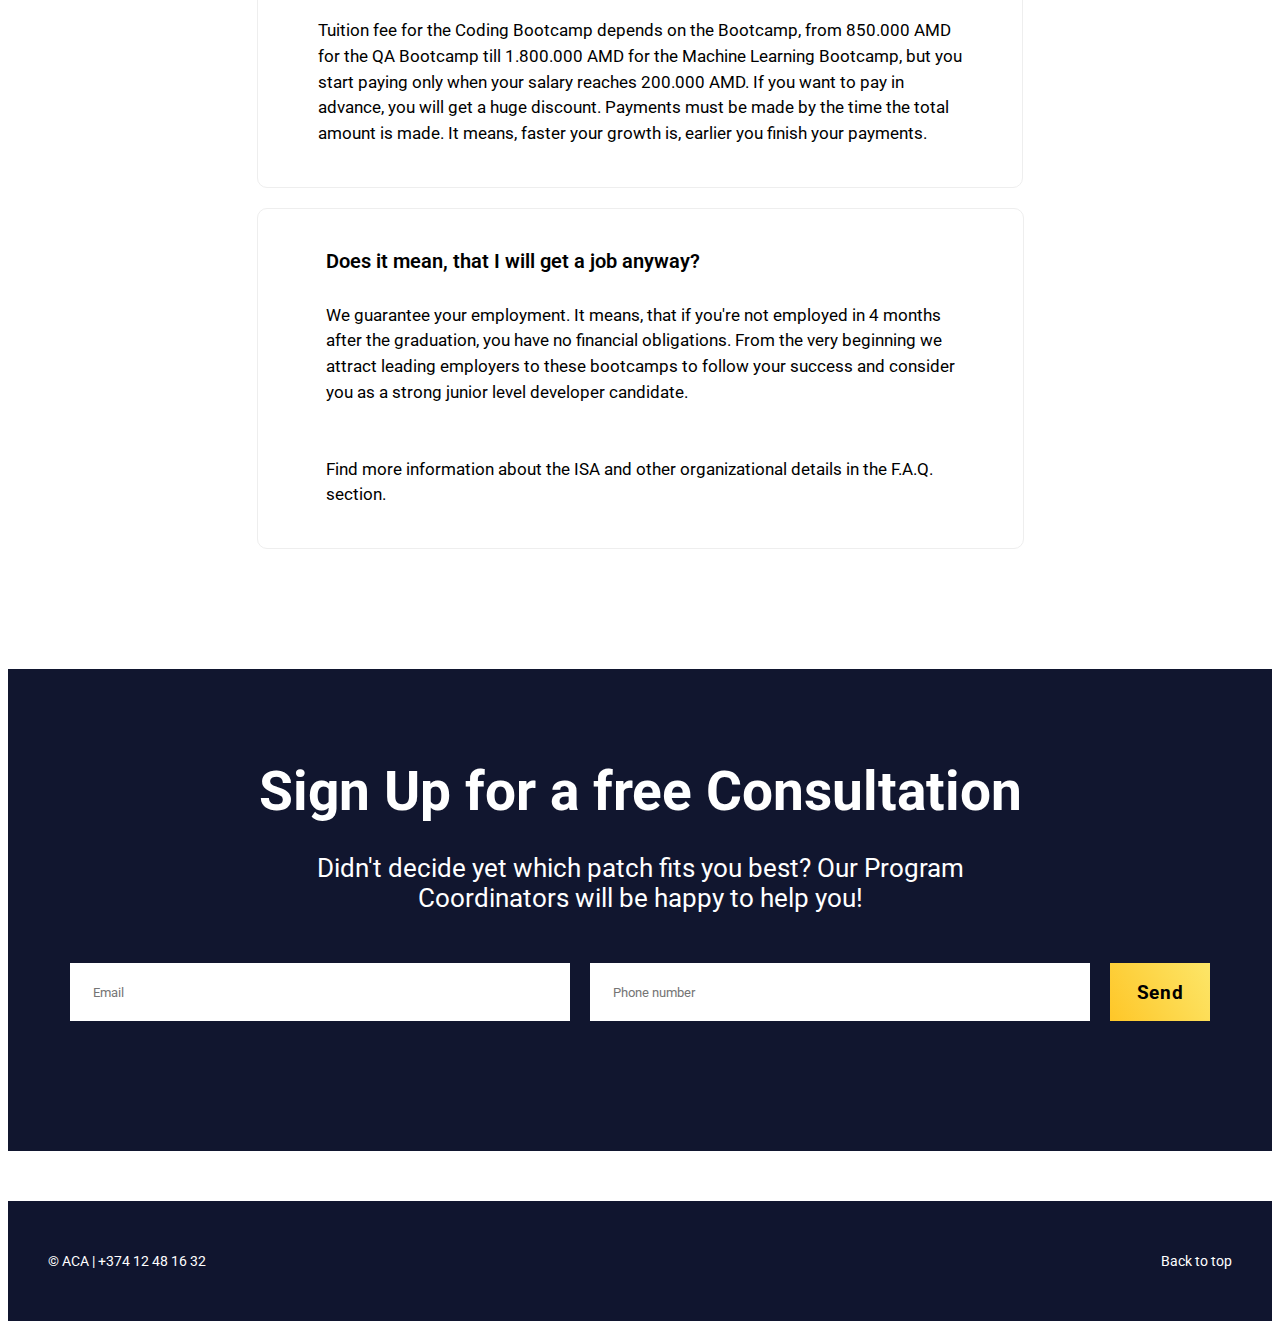
==== commit c9cc7cee: "feat(#46): Update forms design, validation." ====
--- a/index.html
+++ b/index.html
@@ -97,6 +97,7 @@
       crossorigin="anonymous"
     ></script>
     <script src="./assets/js/registration.js" defer></script>
+    <script src="./assets/js/consultation.js" defer></script>
     <!-- scripts end -->
 
     <!-- css start -->
@@ -185,7 +186,7 @@
     </div>
 
     <!-- Registration -->
-    <div class="registration">
+    <div id="registration" class="registration">
       <div class="registration__container">
         <!-- Title -->
         <div class="registration__title">
@@ -197,19 +198,19 @@
         <div class="registration__date">
 
           <div class="date-block registration__days"> 
-            <span class="num days-num"></span>
+            <span class="timer-digit days-num"></span>
             <div class="days">Days</div>
           </div>
           <div class="date-block registration__hours">
-            <span class="num hours-num"></span>
+            <span class="timer-digit hours-num"></span>
             <div class="hours">Hours</div>
           </div>
           <div class="date-block registration__minuits">
-            <span class="num minutes-num"></span>
+            <span class="timer-digit minutes-num"></span>
             <div class="minutes">Minutes</div>
           </div>
           <div class="registration__seconds">
-            <span class="num seconds-num"></span>
+            <span class="timer-digit seconds-num"></span>
             <div class="seconds">Seconds</div>
           </div>
         </div>
@@ -217,9 +218,9 @@
         <!-- Number -->
         <div class="registration__number">
           <div class="text">Leave your phone number below for a free Consultation</div>
-          <form class="registration__form" action="#">
+          <form class="registration__form" action="#registration">
             <div class="registration__input-wrap">
-              <input class="num-input" type="text">
+              <input id="reg-phone-input" class="num-input" type="text" placeholder="Phone number">
               <button class="registration__submit-button">Send</button>
             </div>
           </form>
@@ -424,21 +425,31 @@
     </div>
 
     <!-- Consultation -->
-    <div id="cons" class="cons">
-      <div class="cons__bg">
-        <div class="cons__title">Sign Up for a free Consultation</div>
-        <div class="cons__text">
+    <div id="consultation" class="consultation">
+      <div class="consultation__bg">
+        <div class="consultation__title">Sign Up for a free Consultation</div>
+        <div class="consultation__text">
           Didn't decide yet which patch fits you best? Our Program<br>
           Coordinators will be happy to help you!
-        </div>
-        <div class="cons__form">
-          <form action="#cons">
-            <div class="cons__form-container">
-              <input class="cons__form-input cons__email" type="text" placeholder="Email">
-              <input class="cons__form-input cons__phone" type="text" placeholder="Phone number">
-              <button class="cons__submit-button">Send</button>
-            </div>
-          </form>
+        </div> 
+        <div class="consultation-form">
+          <div class="consultation-form__bg">
+              <div class="consultation-form__container">
+                  <form name="consult-form" action="#" onsubmit="return validate('submit')">
+                      <div class="consultation-form__inp-btn-wrap">
+                        <div class="consultation-form__email-section">
+                          <input id="email-input" class="consultation-form__input db" type="text" placeholder="Email" required>
+                          <span id="email-error" class="consultation-form__error db"></span>
+                        </div>
+                        <div class="consultation-form__phone-section">
+                          <input id="phone-input" class="consultation-form__input db" type="text" placeholder="Phone number" required>
+                          <span id="phone-error" class="consultation-form__error db"></span>
+                        </div>
+                        <button class="consultation-form__submit db">Send</button>                        
+                      </div>
+                  </form>
+              </div>
+          </div>
         </div>
       </div>
     </div>
--- a/assets/styles/main.css
+++ b/assets/styles/main.css
@@ -35,6 +35,8 @@
   color: #ccc;
 }
 
+/* Button gradient animation */
+
 @keyframes button-gradient {
   0% {
       background-position: 100% 50%;
@@ -45,4 +47,28 @@
   100% {
       background-position: 100% 50%;
   }
+}
+
+/* Border animation */
+.animate-border {
+	animation: border 2s ease-in-out infinite;
+}
+
+@keyframes border {
+	0% {
+		border: 3px solid #ffd900;
+	}
+	25% {
+		border: 3px solid #ffc400;
+	}
+	75% {
+		border: 3px solid #fff3b0;
+	}
+	100% {
+		border: 3px solid #ffd900;
+	}
+}
+
+.db {
+  display: block;
 }